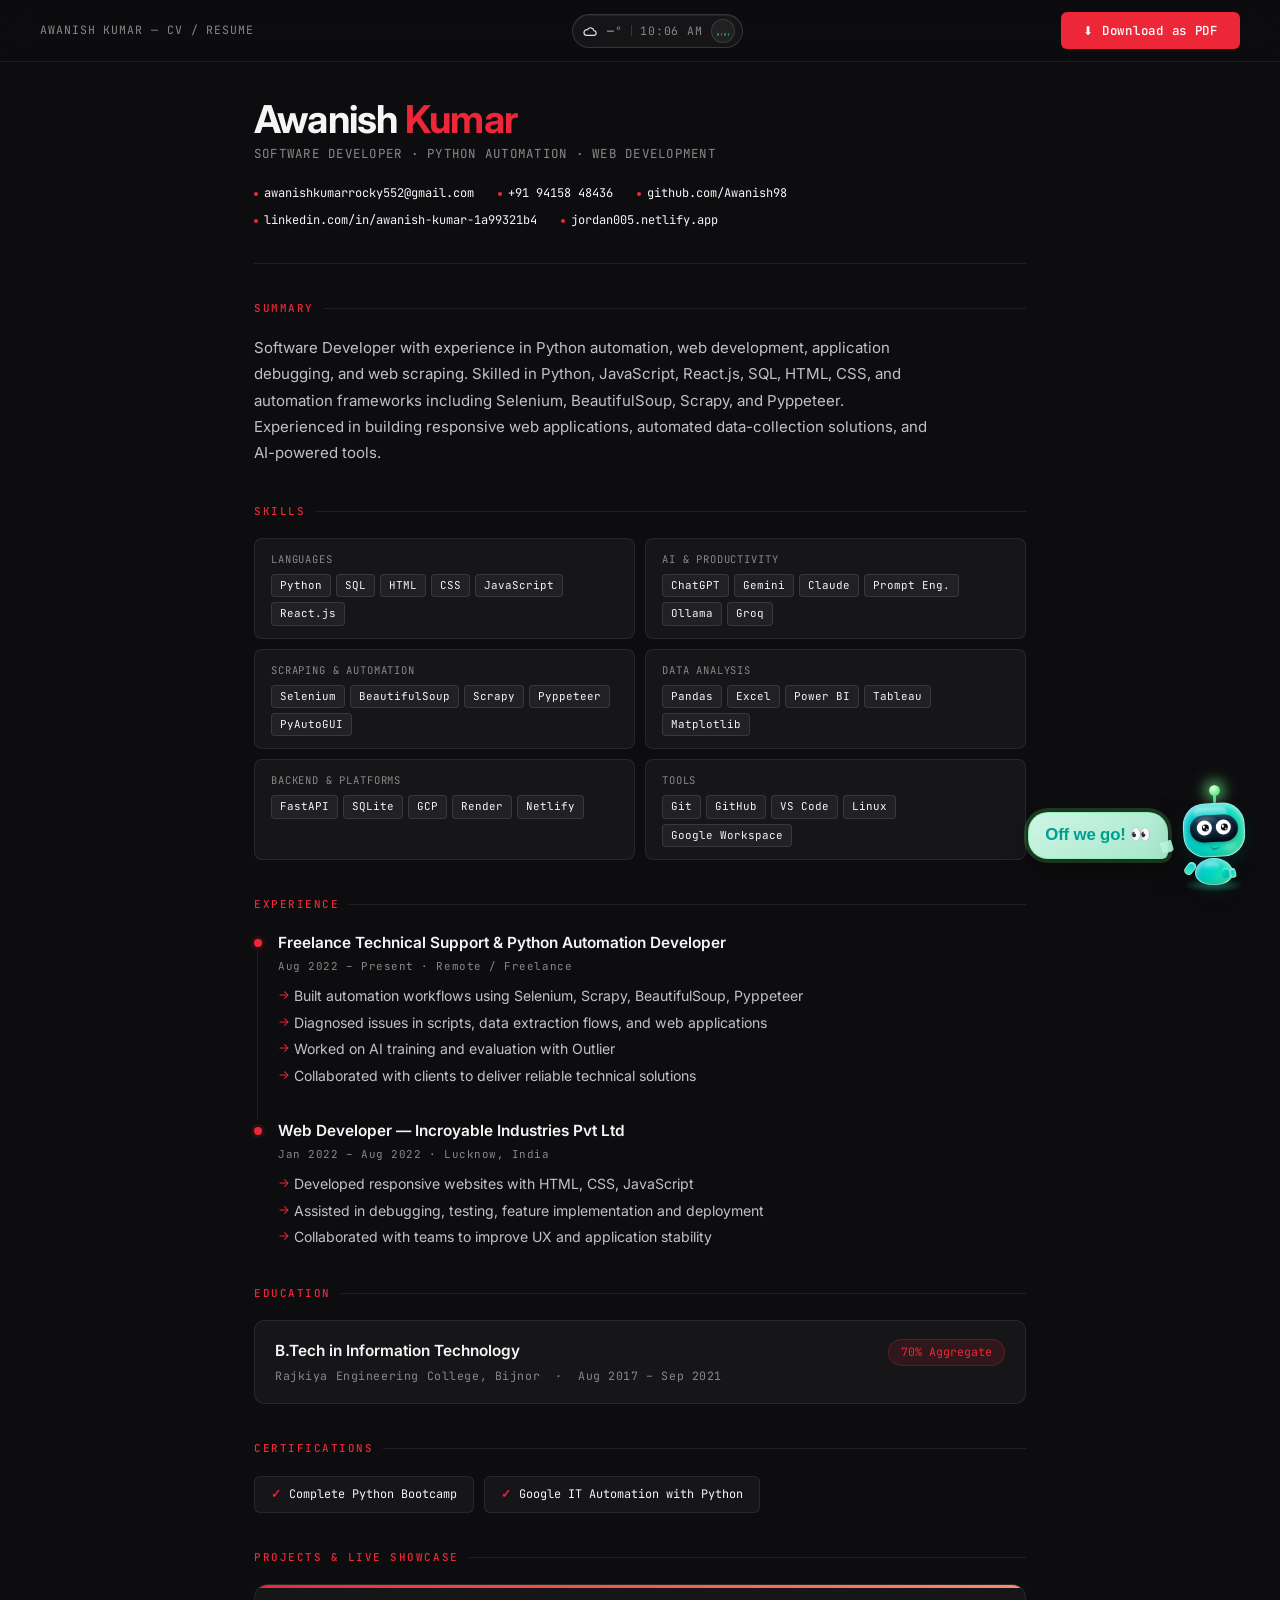
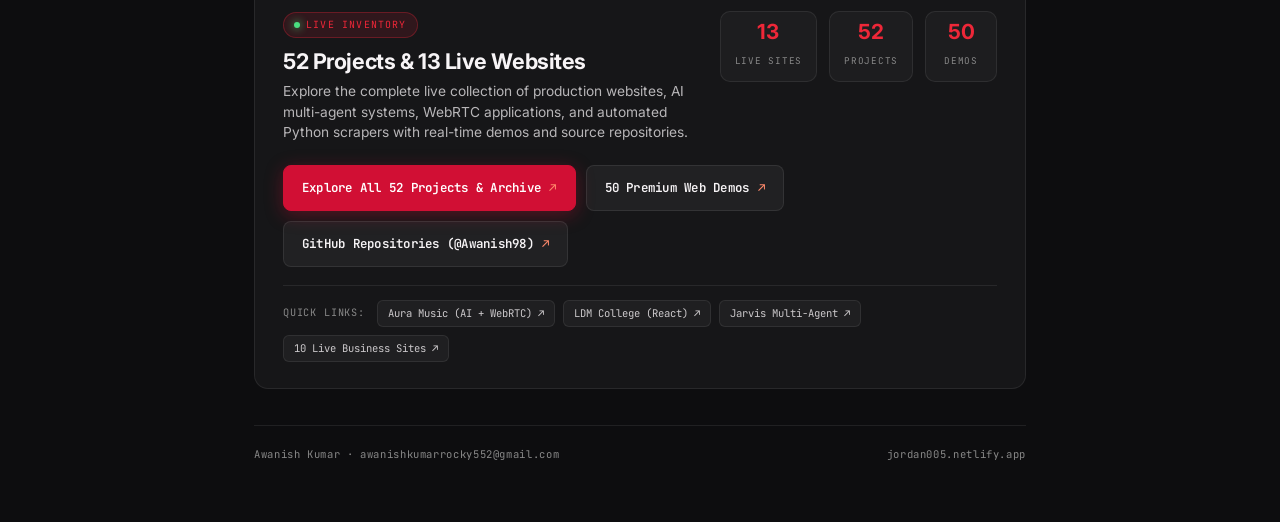
==== resume.html @ d7bbb6fa "Make Bob wander and react to page sections while scrolling" ====
<!DOCTYPE html>
<html lang="en">
<head>
  <meta charset="UTF-8">
  <meta name="viewport" content="width=device-width, initial-scale=1.0">
  <title>Awanish Kumar — CV</title>
  <style>
    @import url('https://fonts.googleapis.com/css2?family=Inter:wght@300;400;500;600;700&family=JetBrains+Mono:wght@400;500&display=swap');

    *, *::before, *::after { box-sizing: border-box; margin: 0; padding: 0; }

    :root {
      --bg: #0d0d0f;
      --surface: #161618;
      --border: rgba(255,255,255,.08);
      --red: #ee2738;
      --red-dim: rgba(238,39,56,.12);
      --text: #f7f4f6;
      --dim: #888;
      --mono: 'JetBrains Mono', monospace;
      --sans: 'Inter', sans-serif;
    }

    body {
      font-family: var(--sans);
      background: var(--bg);
      color: var(--text);
      line-height: 1.6;
      font-size: 15px;
      -webkit-font-smoothing: antialiased;
    }

    /* ---- Print button ---- */
    .print-bar {
      position: sticky;
      top: 0;
      z-index: 100;
      background: rgba(13,13,15,.92);
      backdrop-filter: blur(12px);
      border-bottom: 1px solid var(--border);
      padding: 12px 40px;
      display: flex;
      align-items: center;
      justify-content: space-between;
      gap: 12px;
    }
    .print-bar span {
      font-family: var(--mono);
      font-size: .72rem;
      color: var(--dim);
      letter-spacing: .08em;
      text-transform: uppercase;
    }
    .btn-print {
      display: inline-flex;
      align-items: center;
      gap: 8px;
      background: var(--red);
      color: #fff;
      border: none;
      border-radius: 6px;
      padding: 10px 22px;
      font-family: var(--mono);
      font-size: .78rem;
      font-weight: 500;
      letter-spacing: .06em;
      cursor: pointer;
      transition: opacity .2s, transform .15s;
      text-decoration: none;
    }
    .btn-print:hover { opacity: .88; transform: translateY(-1px); }
    .btn-print:active { transform: translateY(0); }

    /* ---- Page wrapper ---- */
    .page {
      max-width: 820px;
      margin: 36px auto 60px;
      padding: 0 24px;
    }

    /* ---- Header ---- */
    .cv-header {
      border-bottom: 1px solid var(--border);
      padding-bottom: 32px;
      margin-bottom: 36px;
    }
    .cv-name {
      font-size: 2.4rem;
      font-weight: 700;
      letter-spacing: -.02em;
      line-height: 1.1;
      margin-bottom: 4px;
    }
    .cv-name span {
      color: var(--red);
    }
    .cv-title {
      font-family: var(--mono);
      font-size: .78rem;
      color: var(--dim);
      letter-spacing: .1em;
      text-transform: uppercase;
      margin-bottom: 20px;
    }
    .cv-contacts {
      display: flex;
      flex-wrap: wrap;
      gap: 8px 24px;
      list-style: none;
    }
    .cv-contacts li {
      font-family: var(--mono);
      font-size: .75rem;
      color: var(--dim);
      display: flex;
      align-items: center;
      gap: 6px;
    }
    .cv-contacts li a {
      color: var(--text);
      text-decoration: none;
      transition: color .2s;
    }
    .cv-contacts li a:hover { color: var(--red); }
    .cv-contacts .dot {
      width: 4px; height: 4px;
      border-radius: 50%;
      background: var(--red);
      flex-shrink: 0;
    }

    /* ---- Section ---- */
    .cv-section {
      margin-bottom: 36px;
    }
    .cv-section-title {
      font-family: var(--mono);
      font-size: .68rem;
      font-weight: 500;
      letter-spacing: .14em;
      text-transform: uppercase;
      color: var(--red);
      margin-bottom: 18px;
      display: flex;
      align-items: center;
      gap: 10px;
    }
    .cv-section-title::after {
      content: '';
      flex: 1;
      height: 1px;
      background: var(--border);
    }

    /* ---- Summary ---- */
    .cv-summary {
      color: rgba(247,244,246,.78);
      font-size: .94rem;
      line-height: 1.75;
      max-width: 680px;
    }

    /* ---- Skills grid ---- */
    .skills-grid {
      display: grid;
      grid-template-columns: 1fr 1fr;
      gap: 10px;
    }
    .skill-row {
      background: var(--surface);
      border: 1px solid var(--border);
      border-radius: 8px;
      padding: 12px 16px;
    }
    .skill-label {
      font-family: var(--mono);
      font-size: .66rem;
      color: var(--dim);
      letter-spacing: .08em;
      text-transform: uppercase;
      margin-bottom: 6px;
    }
    .skill-tags {
      display: flex;
      flex-wrap: wrap;
      gap: 5px;
    }
    .tag {
      font-family: var(--mono);
      font-size: .68rem;
      background: rgba(255,255,255,.05);
      border: 1px solid rgba(255,255,255,.1);
      border-radius: 4px;
      padding: 2px 8px;
      color: var(--text);
    }

    /* ---- Timeline (Experience) ---- */
    .timeline { list-style: none; }
    .tl-item {
      position: relative;
      padding-left: 24px;
      padding-bottom: 28px;
    }
    .tl-item:last-child { padding-bottom: 0; }
    .tl-item::before {
      content: '';
      position: absolute;
      left: 0; top: 8px;
      width: 8px; height: 8px;
      border-radius: 50%;
      background: var(--red);
      box-shadow: 0 0 0 3px var(--red-dim);
    }
    .tl-item::after {
      content: '';
      position: absolute;
      left: 3px; top: 20px;
      width: 1px;
      bottom: 0;
      background: var(--border);
    }
    .tl-item:last-child::after { display: none; }
    .tl-role {
      font-weight: 600;
      font-size: .96rem;
      margin-bottom: 2px;
    }
    .tl-meta {
      font-family: var(--mono);
      font-size: .68rem;
      color: var(--dim);
      letter-spacing: .05em;
      margin-bottom: 10px;
    }
    .tl-bullets { list-style: none; padding: 0; }
    .tl-bullets li {
      font-size: .88rem;
      color: rgba(247,244,246,.78);
      padding-left: 16px;
      position: relative;
      margin-bottom: 4px;
    }
    .tl-bullets li::before {
      content: '→';
      position: absolute;
      left: 0;
      color: var(--red);
      font-size: .78rem;
    }

    /* ---- Education ---- */
    .edu-card {
      background: var(--surface);
      border: 1px solid var(--border);
      border-radius: 10px;
      padding: 18px 20px;
      display: flex;
      justify-content: space-between;
      align-items: flex-start;
      flex-wrap: wrap;
      gap: 8px;
    }
    .edu-degree {
      font-weight: 600;
      font-size: .96rem;
      margin-bottom: 3px;
    }
    .edu-school {
      font-family: var(--mono);
      font-size: .72rem;
      color: var(--dim);
      letter-spacing: .05em;
    }
    .edu-badge {
      font-family: var(--mono);
      font-size: .72rem;
      background: var(--red-dim);
      color: var(--red);
      border: 1px solid rgba(238,39,56,.25);
      border-radius: 999px;
      padding: 3px 12px;
    }

    /* ---- Certs ---- */
    .cert-list { list-style: none; display: flex; flex-wrap: wrap; gap: 10px; }
    .cert-list li {
      font-family: var(--mono);
      font-size: .74rem;
      background: var(--surface);
      border: 1px solid var(--border);
      border-radius: 6px;
      padding: 8px 16px;
      display: flex;
      align-items: center;
      gap: 8px;
    }
    .cert-list li::before {
      content: '✓';
      color: var(--red);
      font-weight: 700;
    }

    /* ---- Projects & Showcase Hub ---- */
    .portfolio-hub-card {
      background: var(--surface);
      border: 1px solid var(--border);
      border-radius: 14px;
      padding: 26px 28px;
      position: relative;
      overflow: hidden;
      transition: border-color .3s, transform .2s, box-shadow .3s;
    }
    .portfolio-hub-card:hover {
      border-color: rgba(238,39,56,.45);
      box-shadow: 0 16px 40px rgba(0,0,0,.5), 0 0 24px rgba(238,39,56,.12);
    }
    .portfolio-hub-card::before {
      content: '';
      position: absolute;
      top: 0; left: 0; right: 0; height: 3px;
      background: linear-gradient(90deg, var(--red), #ff8a6b);
    }
    .hub-header {
      display: flex;
      justify-content: space-between;
      align-items: flex-start;
      gap: 24px;
      flex-wrap: wrap;
      margin-bottom: 22px;
    }
    .hub-title-group {
      flex: 1;
      min-width: 260px;
    }
    .hub-badge {
      display: inline-flex;
      align-items: center;
      gap: 6px;
      font-family: var(--mono);
      font-size: .62rem;
      letter-spacing: .12em;
      color: var(--red);
      background: var(--red-dim);
      border: 1px solid rgba(238,39,56,.3);
      border-radius: 999px;
      padding: 4px 10px;
      margin-bottom: 10px;
    }
    .hub-live-dot {
      width: 6px;
      height: 6px;
      border-radius: 50%;
      background: #4ade80;
      box-shadow: 0 0 8px #4ade80;
    }
    .hub-title {
      font-size: 1.35rem;
      font-weight: 700;
      letter-spacing: -.02em;
      line-height: 1.25;
      margin-bottom: 6px;
    }
    .hub-desc {
      font-size: .86rem;
      color: rgba(247,244,246,.72);
      line-height: 1.5;
    }
    .hub-stats {
      display: flex;
      gap: 12px;
    }
    .hub-stat-item {
      background: rgba(255,255,255,.03);
      border: 1px solid var(--border);
      border-radius: 10px;
      padding: 10px 14px;
      text-align: center;
      min-width: 72px;
    }
    .hub-stat-item strong {
      display: block;
      font-size: 1.3rem;
      font-weight: 700;
      color: var(--red);
      line-height: 1;
      margin-bottom: 4px;
    }
    .hub-stat-item span {
      font-family: var(--mono);
      font-size: .58rem;
      color: var(--dim);
      text-transform: uppercase;
      letter-spacing: .08em;
    }
    .hub-actions {
      display: flex;
      flex-wrap: wrap;
      gap: 10px;
      margin-bottom: 18px;
    }
    .hub-btn {
      display: inline-flex;
      align-items: center;
      gap: 8px;
      padding: 12px 18px;
      border-radius: 8px;
      font-family: var(--mono);
      font-size: .78rem;
      font-weight: 600;
      letter-spacing: .02em;
      text-decoration: none;
      transition: all .25s ease;
      background: rgba(255,255,255,.05);
      color: var(--text);
      border: 1px solid var(--border);
    }
    .hub-btn:hover {
      background: rgba(238,39,56,.1);
      border-color: var(--red);
      color: #fff;
      transform: translateY(-2px);
    }
    .hub-btn-primary {
      background: #d10f34;
      border-color: #d10f34;
      color: #fff;
      box-shadow: 0 4px 18px rgba(209,15,52,.35);
    }
    .hub-btn-primary:hover {
      background: #c20d2f;
      border-color: #c20d2f;
      box-shadow: 0 6px 24px rgba(209,15,52,.5);
    }
    .hub-btn-arrow {
      color: #ff8a6b;
      transition: transform .2s;
    }
    .hub-btn:hover .hub-btn-arrow {
      transform: translate(2px, -2px);
    }
    .hub-highlights {
      display: flex;
      align-items: center;
      flex-wrap: wrap;
      gap: 8px;
      padding-top: 14px;
      border-top: 1px solid var(--border);
    }
    .hub-hl-label {
      font-family: var(--mono);
      font-size: .64rem;
      color: var(--dim);
      text-transform: uppercase;
      letter-spacing: .08em;
      margin-right: 4px;
    }
    .hub-tag {
      font-family: var(--mono);
      font-size: .66rem;
      color: rgba(247,244,246,.8);
      background: rgba(255,255,255,.04);
      border: 1px solid var(--border);
      border-radius: 6px;
      padding: 4px 10px;
      text-decoration: none;
      transition: all .2s;
    }
    .hub-tag:hover {
      color: var(--red);
      border-color: var(--red);
      background: var(--red-dim);
    }

    /* ---- Footer ---- */
    .cv-footer {
      border-top: 1px solid var(--border);
      padding-top: 20px;
      display: flex;
      align-items: center;
      justify-content: space-between;
      flex-wrap: wrap;
      gap: 8px;
    }
    .cv-footer span {
      font-family: var(--mono);
      font-size: .66rem;
      color: var(--dim);
      letter-spacing: .06em;
    }

    /* ---- Print styles ---- */
    @media print {
      @page { margin: 18mm 16mm; size: A4; }
      body { background: #fff !important; color: #111 !important; font-size: 11pt; }
      :root {
        --bg: #fff;
        --surface: #f4f4f4;
        --border: #ddd;
        --red: #cc0a1f;
        --red-dim: rgba(204,10,31,.08);
        --text: #111;
        --dim: #666;
      }
      .print-bar { display: none !important; }
      .page { margin: 0; max-width: 100%; padding: 0; }
      .portfolio-hub-card, .skill-row, .edu-card, .cert-list li { break-inside: avoid; }
      .cv-section { break-inside: avoid; }
      .portfolio-hub-card { background: #fbfbfb !important; border: 1px solid #ddd !important; }
      .portfolio-hub-card::before { background: #cc0a1f !important; }
      .hub-title { color: #111 !important; }
      .hub-desc { color: #555 !important; }
      .hub-stat-item { background: #fff !important; border-color: #ddd !important; }
      .hub-stat-item strong { color: #cc0a1f !important; }
      .hub-btn { border-color: #ddd !important; color: #111 !important; background: #fff !important; }
      .hub-btn-primary { background: #cc0a1f !important; color: #fff !important; border-color: #cc0a1f !important; }
      .hub-tag { background: #f0f0f0 !important; border-color: #ddd !important; color: #333 !important; }
      a { color: inherit !important; text-decoration: none !important; }
      .tl-item:last-child { padding-bottom: 12px; }
    }

    /* ---- Responsive ---- */
    @media (max-width: 600px) {
      .skills-grid { grid-template-columns: 1fr; }
      .projects-grid { grid-template-columns: 1fr; }
      .cv-name { font-size: 1.8rem; }
      .print-bar { padding: 10px 16px; }
      .page { padding: 0 16px; }
    }
  </style>
  <link rel="stylesheet" href="bob.css?v=8">
  <link rel="stylesheet" href="corner-widgets.css?v=4e5cd2e">
  <link rel="stylesheet" href="responsive.css?v=3">
</head>
<body>

  <!-- Print bar -->
  <div class="print-bar">
    <span>Awanish Kumar — CV / Resume</span>
    <button class="btn-print" onclick="window.print()">
      ⬇ Download as PDF
    </button>
  </div>

  <div class="page">

    <!-- Header -->
    <header class="cv-header">
      <h1 class="cv-name">Awanish <span>Kumar</span></h1>
      <p class="cv-title">Software Developer · Python Automation · Web Development</p>
      <ul class="cv-contacts">
        <li><span class="dot"></span><a href="mailto:awanishkumarrocky552@gmail.com">awanishkumarrocky552@gmail.com</a></li>
        <li><span class="dot"></span><a href="tel:+919415848436">+91 94158 48436</a></li>
        <li><span class="dot"></span><a href="https://github.com/Awanish98" target="_blank" rel="noopener">github.com/Awanish98</a></li>
        <li><span class="dot"></span><a href="https://linkedin.com/in/awanish-kumar-1a99321b4" target="_blank" rel="noopener">linkedin.com/in/awanish-kumar-1a99321b4</a></li>
        <li><span class="dot"></span><a href="https://jordan005.netlify.app" target="_blank" rel="noopener">jordan005.netlify.app</a></li>
      </ul>
    </header>

    <!-- Summary -->
    <section class="cv-section">
      <h2 class="cv-section-title">Summary</h2>
      <p class="cv-summary">
        Software Developer with experience in Python automation, web development, application debugging, and web scraping.
        Skilled in Python, JavaScript, React.js, SQL, HTML, CSS, and automation frameworks including Selenium, BeautifulSoup,
        Scrapy, and Pyppeteer. Experienced in building responsive web applications, automated data-collection solutions,
        and AI-powered tools.
      </p>
    </section>

    <!-- Skills -->
    <section class="cv-section">
      <h2 class="cv-section-title">Skills</h2>
      <div class="skills-grid">
        <div class="skill-row">
          <div class="skill-label">Languages</div>
          <div class="skill-tags">
            <span class="tag">Python</span><span class="tag">SQL</span><span class="tag">HTML</span>
            <span class="tag">CSS</span><span class="tag">JavaScript</span><span class="tag">React.js</span>
          </div>
        </div>
        <div class="skill-row">
          <div class="skill-label">AI &amp; Productivity</div>
          <div class="skill-tags">
            <span class="tag">ChatGPT</span><span class="tag">Gemini</span><span class="tag">Claude</span>
            <span class="tag">Prompt Eng.</span><span class="tag">Ollama</span><span class="tag">Groq</span>
          </div>
        </div>
        <div class="skill-row">
          <div class="skill-label">Scraping &amp; Automation</div>
          <div class="skill-tags">
            <span class="tag">Selenium</span><span class="tag">BeautifulSoup</span><span class="tag">Scrapy</span>
            <span class="tag">Pyppeteer</span><span class="tag">PyAutoGUI</span>
          </div>
        </div>
        <div class="skill-row">
          <div class="skill-label">Data Analysis</div>
          <div class="skill-tags">
            <span class="tag">Pandas</span><span class="tag">Excel</span><span class="tag">Power BI</span>
            <span class="tag">Tableau</span><span class="tag">Matplotlib</span>
          </div>
        </div>
        <div class="skill-row">
          <div class="skill-label">Backend &amp; Platforms</div>
          <div class="skill-tags">
            <span class="tag">FastAPI</span><span class="tag">SQLite</span><span class="tag">GCP</span>
            <span class="tag">Render</span><span class="tag">Netlify</span>
          </div>
        </div>
        <div class="skill-row">
          <div class="skill-label">Tools</div>
          <div class="skill-tags">
            <span class="tag">Git</span><span class="tag">GitHub</span><span class="tag">VS Code</span>
            <span class="tag">Linux</span><span class="tag">Google Workspace</span>
          </div>
        </div>
      </div>
    </section>

    <!-- Experience -->
    <section class="cv-section">
      <h2 class="cv-section-title">Experience</h2>
      <ul class="timeline">
        <li class="tl-item">
          <div class="tl-role">Freelance Technical Support &amp; Python Automation Developer</div>
          <div class="tl-meta">Aug 2022 – Present · Remote / Freelance</div>
          <ul class="tl-bullets">
            <li>Built automation workflows using Selenium, Scrapy, BeautifulSoup, Pyppeteer</li>
            <li>Diagnosed issues in scripts, data extraction flows, and web applications</li>
            <li>Worked on AI training and evaluation with Outlier</li>
            <li>Collaborated with clients to deliver reliable technical solutions</li>
          </ul>
        </li>
        <li class="tl-item">
          <div class="tl-role">Web Developer — Incroyable Industries Pvt Ltd</div>
          <div class="tl-meta">Jan 2022 – Aug 2022 · Lucknow, India</div>
          <ul class="tl-bullets">
            <li>Developed responsive websites with HTML, CSS, JavaScript</li>
            <li>Assisted in debugging, testing, feature implementation and deployment</li>
            <li>Collaborated with teams to improve UX and application stability</li>
          </ul>
        </li>
      </ul>
    </section>

    <!-- Education -->
    <section class="cv-section">
      <h2 class="cv-section-title">Education</h2>
      <div class="edu-card">
        <div>
          <div class="edu-degree">B.Tech in Information Technology</div>
          <div class="edu-school">Rajkiya Engineering College, Bijnor &nbsp;·&nbsp; Aug 2017 – Sep 2021</div>
        </div>
        <div class="edu-badge">70% Aggregate</div>
      </div>
    </section>

    <!-- Certifications -->
    <section class="cv-section">
      <h2 class="cv-section-title">Certifications</h2>
      <ul class="cert-list">
        <li>Complete Python Bootcamp</li>
        <li>Google IT Automation with Python</li>
      </ul>
    </section>

    <!-- Projects & Showcase Hub -->
    <section class="cv-section">
      <h2 class="cv-section-title">Projects &amp; Live Showcase</h2>
      <div class="portfolio-hub-card">
        <div class="hub-header">
          <div class="hub-title-group">
            <span class="hub-badge"><span class="hub-live-dot"></span> LIVE INVENTORY</span>
            <h3 class="hub-title">52 Projects &amp; 13 Live Websites</h3>
            <p class="hub-desc">Explore the complete live collection of production websites, AI multi-agent systems, WebRTC applications, and automated Python scrapers with real-time demos and source repositories.</p>
          </div>
          <div class="hub-stats">
            <div class="hub-stat-item">
              <strong>13</strong>
              <span>Live Sites</span>
            </div>
            <div class="hub-stat-item">
              <strong>52</strong>
              <span>Projects</span>
            </div>
            <div class="hub-stat-item">
              <strong>50</strong>
              <span>Demos</span>
            </div>
          </div>
        </div>

        <div class="hub-actions">
          <a class="hub-btn hub-btn-primary" href="index.html#archive" target="_blank" rel="noopener">
            <span>Explore All 52 Projects &amp; Archive</span>
            <span class="hub-btn-arrow">↗</span>
          </a>
          <a class="hub-btn" href="showcase.html" target="_blank" rel="noopener">
            <span>50 Premium Web Demos</span>
            <span class="hub-btn-arrow">↗</span>
          </a>
          <a class="hub-btn" href="https://github.com/Awanish98" target="_blank" rel="noopener">
            <span>GitHub Repositories (@Awanish98)</span>
            <span class="hub-btn-arrow">↗</span>
          </a>
        </div>

        <div class="hub-highlights">
          <span class="hub-hl-label">Quick Links:</span>
          <a href="https://aura-music-1no9.onrender.com" target="_blank" rel="noopener" class="hub-tag">Aura Music (AI + WebRTC) ↗</a>
          <a href="https://ldmcollege.com" target="_blank" rel="noopener" class="hub-tag">LDM College (React) ↗</a>
          <a href="index.html#featured" class="hub-tag">Jarvis Multi-Agent ↗</a>
          <a href="index.html#business" class="hub-tag">10 Live Business Sites ↗</a>
        </div>
      </div>
    </section>

    <!-- Footer -->
    <footer class="cv-footer">
      <span>Awanish Kumar · awanishkumarrocky552@gmail.com</span>
      <span>jordan005.netlify.app</span>
    </footer>

  </div>

  <script src="corner-widgets.js?v=4e5cd2e" defer></script>
  <script src="bob.js?v=8" defer></script>
</body>
</html>
---- bob.css ----
/* ============================================================
   BOB — floating 3D-style AI mascot + chat assistant styling
   Palette: #00D9C5 · #13C8DD · #42ECA5 · #72F58C · visor #001C32
   ============================================================ */
.bob-root {
  --bob-red: #ee2737;
  --bob-red-2: #ff6b7a;
  --bob-bg: rgba(15, 13, 20, .96);
  --bob-surface: rgba(255, 255, 255, .065);
  --bob-line: rgba(255, 255, 255, .13);
  --bob-text: #f7f4f6;
  --bob-muted: #a6a0ac;
  --turq: #00D9C5;
  --cyan: #13C8DD;
  --mint: #42ECA5;
  --neon: #72F58C;
  position: fixed;
  inset: 0;
  z-index: 9999;
  pointer-events: none;
  font-family: 'DM Sans', system-ui, sans-serif;
}
.bob-root *, .bob-root *::before, .bob-root *::after { box-sizing: border-box; }
.bob-root button, .bob-root input { font: inherit; }

/* ---------- floating 3D mascot ---------- */
.bob-tooltip {
  position: fixed; right: 112px; bottom: 52px; pointer-events: none;
  padding: 9px 16px; border-radius: 20px 20px 6px 20px; white-space: nowrap;
  background: linear-gradient(145deg, rgba(214, 255, 238, .96), rgba(180, 250, 220, .92));
  border: 1px solid rgba(114, 245, 140, .55);
  color: #009e8f; font-family: 'Space Grotesk', 'DM Sans', sans-serif;
  font-size: 1.05rem; font-weight: 700; letter-spacing: -.01em;
  box-shadow: 0 10px 28px rgba(0, 0, 0, .35), inset 0 1px 0 rgba(255, 255, 255, .8);
  /* glides together with Bob while scrolling */
  translate: var(--bob-drift-x, 0px) var(--bob-drift-y, 0px);
  transition: opacity .3s, transform .3s, translate .55s cubic-bezier(.16, 1, .3, 1);
}
.bob-tooltip::after {
  content: ''; position: absolute; right: -6px; bottom: 5px; width: 12px; height: 12px;
  background: rgba(190, 252, 226, .95);
  border-right: 1px solid rgba(114, 245, 140, .55); border-bottom: 1px solid rgba(114, 245, 140, .55);
  border-radius: 0 0 4px 0; transform: rotate(-18deg);
}
.bob-tooltip.is-hidden { opacity: 0; transform: translateX(8px) scale(.9); }

.bob-fab {
  --eye-x: 0px; --eye-y: 0px; --tilt: 0deg;
  position: fixed; right: 18px; bottom: 14px; pointer-events: auto;
  width: 96px; height: 106px; padding: 0; border: 0; background: transparent;
  cursor: pointer; filter: drop-shadow(0 12px 16px rgba(0, 0, 0, .4));
  /* scroll drift is a separate transform so hover/pop still work */
  translate: var(--bob-drift-x, 0px) var(--bob-drift-y, 0px);
  transition: translate .55s cubic-bezier(.16, 1, .3, 1), transform .35s cubic-bezier(.16, 1, .3, 1);
}
.bob-fab:hover { transform: translateY(-3px) scale(1.04); }
.bob-fab-ring {
  position: absolute; left: 50%; bottom: 5px; width: 62px; height: 14px; margin-left: -31px;
  border-radius: 50%; background: radial-gradient(ellipse, rgba(66, 236, 165, .35), transparent 70%);
  animation: bobRing 2.6s ease-out infinite;
}
.bob-bot {
  position: absolute; inset: 0;
  animation: bobFloat 3.2s ease-in-out infinite;
}

/* glowing antenna */
.bob-antenna {
  position: absolute; top: 0; left: 50%; width: 3px; height: 12px; margin-left: -1.5px;
  background: linear-gradient(#72F58C, #2ecb8f); border-radius: 3px;
}
.bob-antenna i {
  position: absolute; top: -6px; left: 50%; width: 11px; height: 11px; margin-left: -5.5px;
  border-radius: 50%; background: radial-gradient(circle at 35% 30%, #e9ffe9, var(--neon) 55%, #2ecb8f);
  box-shadow: 0 0 14px 4px rgba(114, 245, 140, .75);
  animation: bobAntenna 2s ease-in-out infinite;
}

/* oversized rounded-square head */
.bob-rhead {
  position: absolute; top: 12px; left: 50%; width: 62px; height: 54px; margin-left: -31px;
  border-radius: 22px;
  background: linear-gradient(125deg, var(--cyan) 0%, var(--turq) 48%, var(--mint) 100%);
  border: 1px solid rgba(255, 255, 255, .55);
  box-shadow:
    inset 0 3px 5px rgba(255, 255, 255, .55),
    inset 0 -5px 10px rgba(0, 110, 110, .28),
    0 8px 16px rgba(0, 90, 90, .28);
  transform: rotate(var(--tilt)) rotate(-3deg); transition: transform .25s;
}
.bob-rhead::before {
  content: ''; position: absolute; top: 3px; left: 10px; right: 16px; height: 12px;
  border-radius: 12px; background: linear-gradient(rgba(255, 255, 255, .55), transparent);
  filter: blur(1px);
}
.bob-rhead::after {
  content: ''; position: absolute; bottom: 3px; right: 7px; width: 14px; height: 10px;
  border-radius: 50%; background: rgba(255, 255, 255, .18); filter: blur(2px);
}

/* glossy black visor with big sparkly eyes */
.bob-visor {
  position: absolute; top: 11px; left: 50%; width: 48px; height: 27px; margin-left: -24px;
  border-radius: 15px;
  background: linear-gradient(160deg, #003a55 0%, var(--visor, #001C32) 45%, #000d18 100%);
  box-shadow: inset 0 2px 3px rgba(255, 255, 255, .18), inset 0 -2px 4px rgba(0, 0, 0, .6), 0 2px 4px rgba(0, 0, 0, .25);
  overflow: hidden;
}
.bob-visor::after {
  content: ''; position: absolute; top: 2px; left: 6px; width: 22px; height: 7px;
  border-radius: 50%; background: linear-gradient(rgba(255, 255, 255, .28), transparent);
  filter: blur(1px); pointer-events: none;
}
.bob-eye {
  position: absolute; top: 5px; width: 15px; height: 15px; border-radius: 50%;
  background: #fff; overflow: hidden;
  box-shadow: 0 0 6px rgba(255, 255, 255, .25);
  transition: height .16s, width .16s, top .16s, border-radius .16s;
}
.bob-eye--l { left: 7px; }
.bob-eye--r { right: 7px; }
.bob-eye i {
  position: absolute; top: 4px; left: 4.5px; width: 7px; height: 7px; border-radius: 50%;
  background: #07131c;
  transform: translate(var(--eye-x), var(--eye-y)); transition: transform .12s;
}
.bob-eye i::before {
  content: ''; position: absolute; top: 1px; left: 1px; width: 2.6px; height: 2.6px;
  border-radius: 50%; background: #fff; box-shadow: 2.6px 2.4px 0 -0.7px #fff;
}
.bob-eye i::after {
  content: ''; position: absolute; bottom: 1px; right: 1px; width: 1.5px; height: 1.5px;
  border-radius: 50%; background: rgba(255, 255, 255, .85);
}
.bob-smile {
  position: absolute; bottom: 6px; left: 50%; width: 10px; height: 5px; margin-left: -5px;
  border-bottom: 2px solid #0a9c92; border-radius: 0 0 12px 12px;
  transition: .25s;
}

/* small pear-shaped torso */
.bob-body {
  position: absolute; bottom: 12px; left: 50%; width: 38px; height: 27px; margin-left: -19px;
  border-radius: 48% 48% 44% 44% / 56% 56% 44% 44%;
  background: linear-gradient(135deg, var(--cyan) 0%, var(--turq) 48%, var(--mint) 100%);
  border: 1px solid rgba(255, 255, 255, .5);
  box-shadow: inset 0 3px 5px rgba(255, 255, 255, .45), inset 0 -4px 8px rgba(0, 110, 110, .25), 0 7px 14px rgba(0, 90, 90, .28);
}
.bob-body::before {
  content: ''; position: absolute; top: 3px; left: 8px; right: 12px; height: 8px;
  border-radius: 50%; background: linear-gradient(rgba(255, 255, 255, .5), transparent);
  filter: blur(1px);
}
.bob-side {
  position: absolute; top: 9px; right: 3px; width: 7px; height: 10px;
  border-radius: 6px; background: linear-gradient(145deg, #00e6cf, #00b3a8);
  box-shadow: inset 0 1px 0 rgba(255, 255, 255, .5);
}
.bob-arm {
  position: absolute; width: 9px; height: 14px; border-radius: 8px;
  background: linear-gradient(145deg, var(--cyan), var(--mint));
  border: 1px solid rgba(255, 255, 255, .45);
  box-shadow: inset 0 1px 0 rgba(255, 255, 255, .5);
  transform-origin: top center; transition: transform .3s;
}
.bob-arm--l { top: 4px; left: -6px; transform: rotate(38deg); }
.bob-arm--r { top: 9px; right: -3px; width: 6px; height: 10px; transform: rotate(-12deg); }
.bob-shadow {
  position: absolute; bottom: 6px; left: 50%; width: 54px; height: 9px; margin-left: -27px;
  border-radius: 50%; background: radial-gradient(ellipse, rgba(20, 80, 70, .32), transparent 70%);
}

/* ---------- behaviour states ---------- */
.bob-root[data-state="listening"] .bob-eye { width: 17px; height: 17px; top: 4px; }
.bob-root[data-state="listening"] .bob-smile {
  width: 7px; height: 7px; margin-left: -3.5px; border: 2px solid #0a9c92; border-radius: 50%;
}
.bob-root[data-state="listening"] .bob-arm--l { transform: rotate(-30deg); }
.bob-root[data-state="listening"] .bob-arm--r { transform: rotate(20deg); }
.bob-root[data-state="listening"] .bob-rhead { animation: bobNod .8s ease-in-out infinite; }
.bob-root[data-state="listening"] .bob-antenna i { box-shadow: 0 0 20px 7px rgba(114, 245, 140, .95); }

.bob-root[data-state="thinking"] .bob-eye { height: 4px; top: 10px; border-radius: 4px; background: #d9fff4; }
.bob-root[data-state="thinking"] .bob-eye i { opacity: 0; }
.bob-root[data-state="thinking"] .bob-smile { width: 7px; margin-left: -3.5px; transform: rotate(-8deg); }
.bob-root[data-state="thinking"] .bob-rhead { animation: bobThinkHead 1.8s ease-in-out infinite; }

.bob-root[data-state="speaking"] .bob-smile {
  width: 8px; height: 8px; margin-left: -4px; border: 0;
  background: #0a9c92; border-radius: 0 0 8px 8px;
  animation: bobTalk .36s ease-in-out infinite alternate;
}
.bob-root[data-state="speaking"] .bob-rhead { animation: bobNod .7s ease-in-out infinite; }
.bob-root[data-state="speaking"] .bob-antenna i { animation-duration: .5s; }

.bob-fab.is-blinking .bob-eye { height: 2px; top: 11px; border-radius: 2px; background: #d9fff4; }
.bob-fab.is-blinking .bob-eye i { opacity: 0; }
.bob-fab.is-waving .bob-arm--l { animation: bobWave .26s ease-in-out 4 alternate; }
.bob-fab.is-waving .bob-rhead { animation: bobHop .3s ease-in-out 3; }

@keyframes bobFloat { 0%, 100% { transform: translateY(0) rotate(-2deg); } 50% { transform: translateY(-5px) rotate(1deg); } }
@keyframes bobRing { 0% { transform: scale(.85); opacity: .7; } 100% { transform: scale(1.45); opacity: 0; } }
@keyframes bobAntenna { 0%, 90%, 100% { transform: scale(1); opacity: 1; } 94% { transform: scale(.7); opacity: .55; } }
@keyframes bobTalk { from { height: 3px; } to { height: 9px; } }
@keyframes bobThinkHead { 0%, 100% { transform: rotate(var(--tilt)) rotate(-3deg); } 50% { transform: rotate(var(--tilt)) rotate(6deg); } }
@keyframes bobNod { 0%, 100% { transform: rotate(var(--tilt)) rotate(-3deg) translateY(0); } 50% { transform: rotate(var(--tilt)) rotate(-3deg) translateY(2px); } }
@keyframes bobWave { from { transform: rotate(38deg); } to { transform: rotate(-100deg); } }
@keyframes bobHop { 0%, 100% { transform: translateY(0) rotate(-3deg); } 50% { transform: translateY(-6px) rotate(3deg); } }

/* ---------- reactive expressions ---------- */
.bob-tooltip.is-nudge {
  animation: bobNudgePop .42s cubic-bezier(.16, 1, .3, 1);
  box-shadow: 0 0 0 4px rgba(114, 245, 140, .18), 0 10px 28px rgba(0, 0, 0, .35);
}
@keyframes bobNudgePop { from { opacity: 0; transform: translateX(8px) scale(.82); } to { opacity: 1; transform: none; } }

.bob-zzz {
  position: absolute; top: -12px; right: -8px; z-index: 3;
  font-family: 'Space Grotesk', sans-serif; font-size: .72rem; font-weight: 700;
  letter-spacing: 2px; color: var(--neon); text-shadow: 0 0 10px rgba(114, 245, 140, .8);
  opacity: 0; transform: translateY(4px); transition: opacity .3s, transform .3s;
  pointer-events: none;
}
.bob-fab.is-bored .bob-zzz { opacity: 1; animation: bobZzz 2s ease-in-out infinite; }
@keyframes bobZzz { 0%, 100% { transform: translateY(2px); opacity: .5; } 50% { transform: translateY(-5px); opacity: 1; } }

.bob-fab.is-bored .bob-bot { animation-duration: 5.5s; }
.bob-fab.is-bored .bob-eye { height: 3px; top: 11px; border-radius: 3px; background: #d9fff4; }
.bob-fab.is-bored .bob-eye i { opacity: 0; }
.bob-fab.is-bored .bob-arm--l { transform: rotate(12deg); }
.bob-fab.is-bored .bob-smile { width: 6px; margin-left: -3px; }

.bob-fab.is-curious .bob-rhead { animation: bobThinkHead 1.4s ease-in-out infinite; }
.bob-fab.is-curious .bob-eye { width: 17px; height: 17px; top: 4px; }

.bob-fab.is-excited .bob-bot { animation-duration: 1s; }
.bob-fab.is-excited .bob-eye { width: 17px; height: 17px; top: 4px; }
.bob-fab.is-excited .bob-arm--l { transform: rotate(-80deg); }
.bob-fab.is-excited .bob-smile { width: 14px; height: 6px; margin-left: -7px; }

.bob-fab.is-pop { animation: bobPop .4s cubic-bezier(.16, 1, .3, 1); }
@keyframes bobPop { 0% { transform: scale(1); } 40% { transform: scale(1.13) translateY(-3px); } 100% { transform: scale(1); } }

/* ---------- panel ---------- */
.bob-panel {
  position: fixed; right: 20px; bottom: 122px; pointer-events: auto;
  width: min(380px, calc(100vw - 32px)); height: min(540px, calc(100vh - 150px));
  display: flex; flex-direction: column; overflow: hidden;
  border-radius: 18px; border: 1px solid var(--bob-line);
  background:
    radial-gradient(420px 220px at 100% 0%, rgba(238, 39, 55, .15), transparent 65%),
    var(--bob-bg);
  backdrop-filter: blur(18px); -webkit-backdrop-filter: blur(18px);
  box-shadow: 0 26px 70px rgba(0, 0, 0, .65), 0 0 0 1px rgba(255, 255, 255, .03) inset;
  opacity: 0; visibility: hidden; transform: translateY(18px) scale(.96);
  transform-origin: bottom right;
  transition: opacity .32s ease, transform .42s cubic-bezier(.16, 1, .3, 1), visibility .32s;
}
.bob-open .bob-panel { opacity: 1; visibility: visible; transform: none; }

/* header */
.bob-head {
  display: flex; align-items: center; justify-content: space-between; gap: 10px;
  padding: 13px 14px; border-bottom: 1px solid var(--bob-line);
  background: rgba(255, 255, 255, .025);
}
.bob-head-id { display: flex; align-items: center; gap: 10px; min-width: 0; }
.bob-avatar {
  position: relative; flex: 0 0 auto; width: 36px; height: 36px; border-radius: 11px;
  display: grid; place-items: center; font-family: 'Space Grotesk', sans-serif; font-weight: 700;
  color: #fff; background: linear-gradient(145deg, #ff5263, #c00b2e); font-size: 1rem;
  box-shadow: 0 6px 18px rgba(238, 39, 55, .35);
}
.bob-avatar i {
  position: absolute; right: -2px; bottom: -2px; width: 9px; height: 9px; border-radius: 50%;
  background: #5dffa4; border: 2px solid #17131c;
}
.bob-head-text { display: flex; flex-direction: column; min-width: 0; }
.bob-head-text strong { font-size: .9rem; letter-spacing: -.01em; color: var(--bob-text); }
.bob-head-text small { display: flex; align-items: center; gap: 5px; margin-top: 2px; font-size: .63rem; color: var(--bob-muted); white-space: nowrap; }
.bob-status-dot { width: 6px; height: 6px; border-radius: 50%; background: #5dffa4; box-shadow: 0 0 8px #5dffa4; }
.bob-head-actions { display: flex; gap: 5px; }
.bob-icon-btn {
  width: 30px; height: 30px; border-radius: 8px; display: grid; place-items: center;
  border: 1px solid var(--bob-line); background: rgba(255, 255, 255, .04);
  color: var(--bob-muted); cursor: pointer; font-size: .76rem; transition: .22s;
}
.bob-icon-btn:hover { color: var(--bob-text); border-color: var(--bob-red); background: rgba(238, 39, 55, .12); }

/* messages */
.bob-messages {
  flex: 1; min-height: 0; overflow-y: auto; overscroll-behavior: contain;
  padding: 16px 13px 8px; scrollbar-width: thin; scrollbar-color: rgba(255,255,255,.16) transparent;
}
.bob-messages::-webkit-scrollbar { width: 5px; }
.bob-messages::-webkit-scrollbar-thumb { background: rgba(255, 255, 255, .16); border-radius: 9px; }
.bob-msg { display: flex; flex-direction: column; align-items: flex-start; margin-bottom: 12px; animation: bobIn .3s cubic-bezier(.16, 1, .3, 1) both; }
.bob-msg--user { align-items: flex-end; }
@keyframes bobIn { from { opacity: 0; transform: translateY(9px); } to { opacity: 1; transform: none; } }
.bob-bubble {
  max-width: 88%; padding: 10px 13px; white-space: pre-line; word-break: break-word;
  border-radius: 14px 14px 14px 4px; border: 1px solid var(--bob-line);
  background: var(--bob-surface); color: var(--bob-text);
  font-size: .8rem; line-height: 1.55;
}
.bob-msg--user .bob-bubble {
  border-color: rgba(238, 39, 55, .45);
  background: linear-gradient(135deg, rgba(238, 39, 55, .92), rgba(150, 12, 40, .94));
  border-radius: 14px 14px 4px 14px;
}
.bob-bubble a { color: var(--bob-red-2); text-decoration: underline; text-underline-offset: 2px; }
.bob-bubble a:hover { color: #fff; }

/* typing dots */
.bob-typing .bob-bubble { display: flex; gap: 5px; align-items: center; padding: 13px 15px; }
.bob-typing .bob-bubble i { width: 6px; height: 6px; border-radius: 50%; background: var(--bob-muted); animation: bobDot 1.1s infinite ease-in-out; }
.bob-typing .bob-bubble i:nth-child(2) { animation-delay: .16s; }
.bob-typing .bob-bubble i:nth-child(3) { animation-delay: .32s; }
@keyframes bobDot { 0%, 60%, 100% { transform: translateY(0); opacity: .45; } 30% { transform: translateY(-5px); opacity: 1; } }

/* suggestion chips */
.bob-chips {
  display: flex; gap: 6px; overflow-x: auto; padding: 4px 13px 9px;
  scrollbar-width: none;
}
.bob-chips::-webkit-scrollbar { display: none; }
.bob-chip {
  flex: 0 0 auto; padding: 6px 10px; border-radius: 999px; cursor: pointer;
  border: 1px solid var(--bob-line); background: rgba(255, 255, 255, .04);
  color: var(--bob-muted); font-size: .66rem; transition: .22s;
}
.bob-chip:hover { color: var(--bob-text); border-color: var(--bob-red); background: rgba(238, 39, 55, .12); }

/* composer */
.bob-compose {
  display: flex; align-items: center; gap: 8px; padding: 10px 12px;
  border-top: 1px solid var(--bob-line); background: rgba(255, 255, 255, .02);
}
.bob-compose input {
  flex: 1; min-width: 0; padding: 10px 13px; border-radius: 999px;
  border: 1px solid var(--bob-line); background: rgba(255, 255, 255, .055);
  color: var(--bob-text); font-size: .78rem; outline: none; transition: .25s;
}
.bob-compose input::placeholder { color: #77717e; }
.bob-compose input:focus { border-color: var(--bob-red); box-shadow: 0 0 0 3px rgba(238, 39, 55, .12); }
.bob-mic, .bob-send {
  flex: 0 0 auto; width: 38px; height: 38px; border-radius: 50%; cursor: pointer;
  display: grid; place-items: center; transition: .25s; font-size: .9rem;
}
.bob-mic { border: 1px solid var(--bob-line); background: rgba(255, 255, 255, .05); color: var(--bob-text); }
.bob-mic:hover { border-color: var(--bob-red); }
.bob-mic.is-listening { color: #fff; border-color: var(--bob-red); background: rgba(238, 39, 55, .3); animation: bobPulse 1.1s infinite; }
.bob-send {
  border: 0; color: #fff; font-size: 1.05rem;
  background: linear-gradient(145deg, #ff5263, var(--bob-red));
  box-shadow: 0 6px 16px rgba(238, 39, 55, .35);
}
.bob-send:hover { transform: translateY(-2px); box-shadow: 0 9px 22px rgba(238, 39, 55, .5); }
@keyframes bobPulse { 50% { box-shadow: 0 0 0 7px rgba(238, 39, 55, .14); } }

.bob-disclaimer {
  margin: 0; padding: 0 14px 10px; text-align: center;
  font-size: .58rem; line-height: 1.4; color: #6f6977;
}

/* ---------- responsive ---------- */
@media (max-width: 480px) {
  .bob-fab { right: 8px; bottom: 8px; transform-origin: bottom right; }
  .bob-panel { right: 10px; left: 10px; bottom: 116px; width: auto; height: min(70vh, 540px); }
  .bob-tooltip { right: 108px; bottom: 46px; }
}

@media (prefers-reduced-motion: reduce) {
  .bob-root *, .bob-root *::before, .bob-root *::after { animation-duration: .01ms !important; transition-duration: .01ms !important; }
}
---- corner-widgets.css ----
/* ============================================================
   NAV WIDGET — compact live clock + weather + ambient toggle
   ============================================================ */
.cw-chip {
  display: inline-flex; align-items: center; gap: 8px; flex-shrink: 0;
  height: 34px; padding: 0 7px 0 9px; border-radius: 999px;
  border: 1px solid rgba(255, 255, 255, .14);
  background: rgba(255, 255, 255, .045);
  backdrop-filter: blur(10px); -webkit-backdrop-filter: blur(10px);
  box-shadow: inset 0 1px 0 rgba(255, 255, 255, .06);
  font-family: 'DM Sans', system-ui, sans-serif;
  transition: border-color .25s, background .25s;
}
.cw-chip:hover { border-color: rgba(255, 255, 255, .26); background: rgba(255, 255, 255, .07); }
.cw-chip.is-retry { cursor: pointer; }
.cw-chip.is-loading .cw-chip-temp { animation: cwPulse 1.1s ease-in-out infinite; }
@keyframes cwPulse { 50% { opacity: .35; } }

.cw-chip-icon {
  width: 17px; height: 17px; flex: 0 0 auto; display: grid; place-items: center;
  color: #ffd166; transition: color .4s;
}
.cw-chip-icon svg {
  width: 16px; height: 16px; stroke: currentColor; fill: none;
  stroke-width: 1.8; stroke-linecap: round; stroke-linejoin: round;
}
.cw-chip-temp {
  font-family: 'Space Grotesk', sans-serif; font-size: .78rem; font-weight: 700;
  color: #fff; white-space: nowrap; line-height: 1;
}
.cw-chip-time {
  padding-left: 8px; border-left: 1px solid rgba(255, 255, 255, .14);
  font-family: 'JetBrains Mono', monospace; font-size: .67rem;
  color: #aaa4b0; white-space: nowrap; line-height: 1;
}
.cw-chip-sound {
  width: 24px; height: 24px; flex: 0 0 auto; border-radius: 50%;
  display: grid; place-items: center; cursor: pointer;
  border: 1px solid rgba(255, 255, 255, .12);
  background: rgba(255, 255, 255, .05); color: #9e97a4;
  transition: transform .22s, border-color .22s, box-shadow .22s, color .22s;
}
.cw-chip-sound:hover { transform: scale(1.08); color: #d8ffdf; border-color: rgba(114, 245, 140, .45); }
.cw-chip-sound:focus-visible { outline: 2px solid #72F58C; outline-offset: 2px; }
.cw-bars { display: flex; align-items: flex-end; gap: 2px; height: 11px; width: 12px; }
.cw-bars i {
  width: 2px; height: 3px; border-radius: 2px; opacity: .5;
  background: linear-gradient(#72F58C, #00D9C5); transition: opacity .3s;
}
.cw-chip-sound.is-playing { color: #a9ffc9; border-color: rgba(114, 245, 140, .4); box-shadow: 0 0 0 3px rgba(114, 245, 140, .08); }
.cw-chip-sound.is-playing .cw-bars i { opacity: 1; animation: cwBar .85s ease-in-out infinite alternate; }
.cw-chip-sound.is-playing .cw-bars i:nth-child(2) { animation-delay: -.4s; }
.cw-chip-sound.is-playing .cw-bars i:nth-child(3) { animation-delay: -.2s; }
.cw-chip-sound.is-playing .cw-bars i:nth-child(4) { animation-delay: -.6s; }
@keyframes cwBar { from { height: 3px; } to { height: 11px; } }

@media (max-width: 520px) {
  .cw-chip { height: 30px; gap: 6px; padding: 0 6px 0 8px; }
  .cw-chip-icon { width: 15px; height: 15px; }
  .cw-chip-icon svg { width: 14px; height: 14px; }
  .cw-chip-temp { font-size: .7rem; }
  .cw-chip-time { font-size: .6rem; padding-left: 6px; }
  .cw-chip-sound { width: 21px; height: 21px; }
  .cw-bars { width: 10px; height: 9px; }
}
@media (max-width: 400px) { .cw-chip-time { display: none; } }
@media (prefers-reduced-motion: reduce) {
  .cw-chip, .cw-chip * { animation-duration: .01ms !important; transition-duration: .01ms !important; }
}
@media print { .cw-chip { display: none !important; } }
---- responsive.css ----
/* ============================================================
   GLOBAL RESPONSIVE HARDENING — phones, tablets, laptops, landscape
   Loaded last so it safely overrides page-specific rules.
   ============================================================ */

html { -webkit-text-size-adjust: 100%; }
img, svg, video, canvas { max-width: 100%; }

/* Decorative layers must never create horizontal scroll. */
html, body { overflow-x: clip; }

/* ---------- Netlify injected "Powered by Netlify" badge ---------- */
/* Netlify adds this iframe at the edge; keep the portfolio UI clean. */
#nl-badge-frame {
  display: none !important;
  visibility: hidden !important;
  opacity: 0 !important;
  filter: blur(14px) !important;
  pointer-events: none !important;
}
/* Bob stays above any injected overlay, even if Netlify re-adds it. */
.bob-root { z-index: 2147483646 !important; }

/* Grid/flex children must be allowed to shrink below their content width. */
.sh-hero-inner > *, .hero-inner > *, .about-grid > *,
.featured-grid > *, .proj-grid > *, .cat-grid > *,
.business-grid > *, .lab-grid > *, .promo-grid > *,
.show-banner-inner > *, .try-web-inner > * { min-width: 0; }
.sh-window-bar span { min-width: 0; }

/* Mobile-only nav link (desktop CTA is hidden on small screens). */
.nav-link--mobile { display: none; }

/* ---------- navigation: switch to drawer earlier, compress on phones ---------- */
@media (max-width: 900px) {
  .nav { gap: 14px; padding-left: 18px; padding-right: 18px; }
  .nav-links {
    position: fixed; inset: 70px 0 auto; flex-direction: column; align-items: stretch; gap: 0;
    background: rgba(8, 7, 11, .97); border-bottom: 1px solid var(--line);
    padding: 16px 22px 24px; transform: translateY(-130%);
    transition: transform .4s cubic-bezier(.16, 1, .3, 1); pointer-events: none;
  }
  .nav-links.open { transform: none; pointer-events: auto; }
  .nav-link { padding: 13px 0; border-bottom: 1px solid var(--line-soft); font-size: 1rem; }
  .nav-link::after { display: none; }
  .nav-link--mobile { display: block; }
  .nav-toggle { display: block; margin-left: auto; }
  .nav-cta { margin-left: 0; }
}
@media (max-width: 560px) {
  .nav-cta { display: none; }
  .brand-name span { display: none; }
  .cw-chip-sound { width: 28px; height: 28px; }
}
/* Heavy blurred ambient orbs: skip on smaller screens (smoother + no overflow). */
@media (max-width: 900px) {
  .sh-orb { display: none; }
}
@media (max-width: 380px) {
  .nav { gap: 9px; padding-left: 12px; padding-right: 12px; }
  .brand-name { font-size: .64rem; letter-spacing: .1em; }
  .cw-chip-time { display: none; }
}

/* ---------- touch targets & safe areas ---------- */
@media (hover: none) and (pointer: coarse) {
  .cw-chip-sound { width: 30px; height: 30px; }
  .filter-btn, .chip, .bob-chip { min-height: 38px; }
}
@supports (padding: env(safe-area-inset-bottom)) {
  .bob-fab { bottom: calc(14px + env(safe-area-inset-bottom)); }
  .bob-panel { bottom: calc(122px + env(safe-area-inset-bottom)); }
  @media (max-width: 480px) {
    .bob-fab { bottom: calc(8px + env(safe-area-inset-bottom)); }
    .bob-panel { bottom: calc(116px + env(safe-area-inset-bottom)); }
  }
}

/* ---------- Bob on small/short screens ---------- */
@media (max-width: 560px) {
  .bob-fab { transform: scale(.9); transform-origin: bottom right; }
  .bob-panel { height: min(72vh, 520px); }
  .bob-tooltip { font-size: .9rem; padding: 7px 12px; }
}
@media (max-height: 560px) {
  .bob-panel { height: calc(100vh - 146px); }
  .bob-tooltip { bottom: 40px; }
  /* Landscape phones: keep every nav link reachable. */
  .nav-links {
    max-height: calc(100vh - 70px); overflow-y: auto;
    -webkit-overflow-scrolling: touch; overscroll-behavior: contain;
  }
}
@media (max-height: 420px) {
  .bob-fab { transform: scale(.76); transform-origin: bottom right; }
}

/* ---------- smaller screens: tighter grids, calmer motion ---------- */
@media (max-width: 760px) {
  .nav.scrolled { padding-top: 10px; padding-bottom: 10px; }
  .hero-inner { gap: 34px; }
  .featured-grid, .business-grid, .lab-grid { gap: 14px; }
  .proj-grid, .cat-grid { gap: 14px; }
  .sh-hero { padding-top: 118px; }
  .carousel-track { animation-duration: 210s; }
  .car-card { flex-basis: 224px; min-height: 180px; }
  .modal-box { width: 96vw; height: 88vh; }
}
@media (max-width: 420px) {
  .car-card { flex-basis: 208px; }
  .sh-stats div { min-width: 50%; }
  .cw-chip { gap: 5px; }
}

/* ---------- resume print bar on phones ---------- */
@media (max-width: 600px) {
  .print-bar { gap: 8px; padding: 10px 12px; }
  .print-bar > span:first-child { display: none; }
  .btn-print { padding: 9px 12px; font-size: .68rem; }
}
@media (max-width: 360px) { .btn-print { font-size: .62rem; padding: 8px 10px; } }
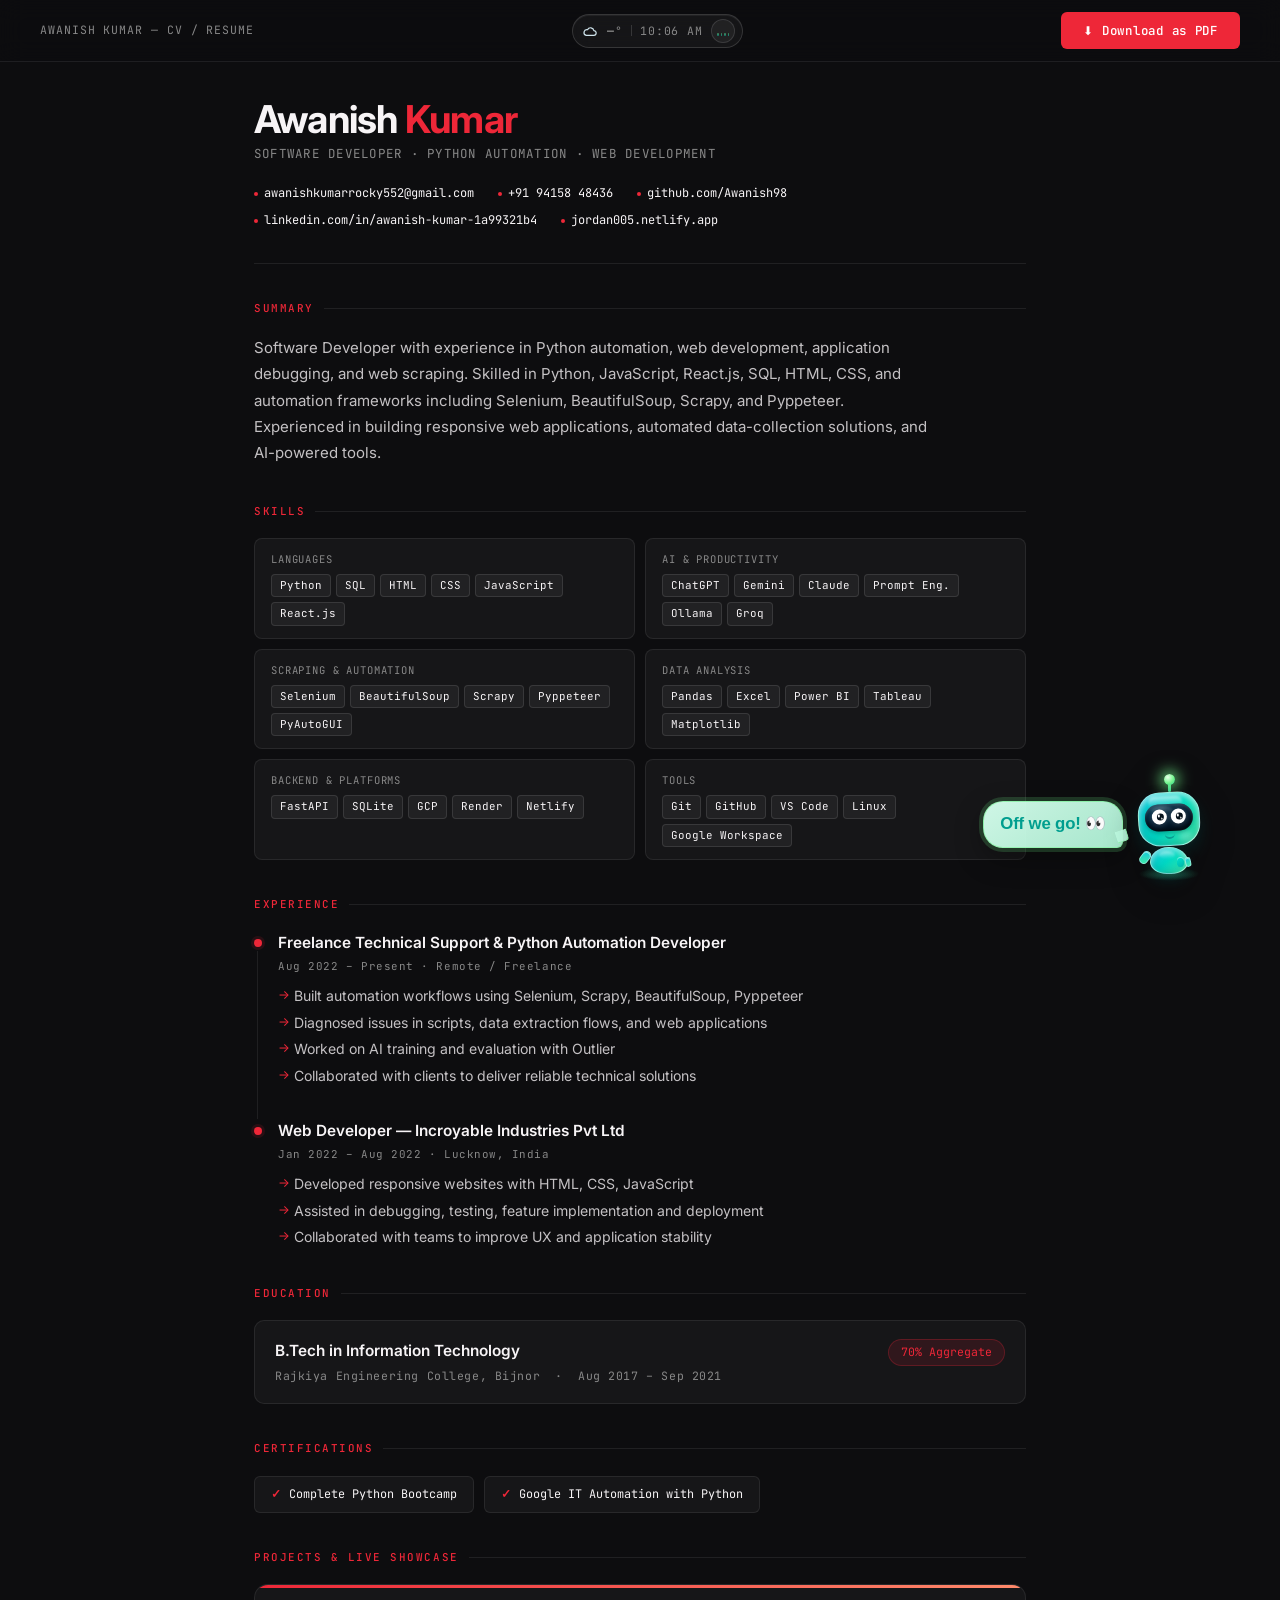
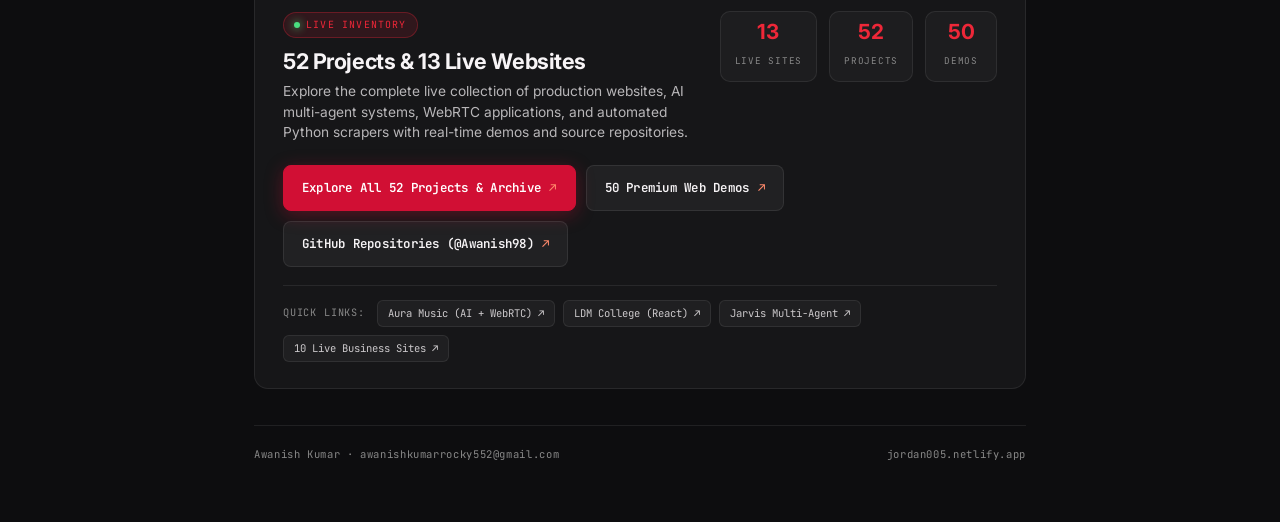
==== commit 617c3a2d: "Expand Bob's site crawl and section roaming across the viewport" ====
--- a/resume.html
+++ b/resume.html
@@ -528,7 +528,7 @@
       .page { padding: 0 16px; }
     }
   </style>
-  <link rel="stylesheet" href="bob.css?v=8">
+  <link rel="stylesheet" href="bob.css?v=9">
   <link rel="stylesheet" href="corner-widgets.css?v=4e5cd2e">
   <link rel="stylesheet" href="responsive.css?v=3">
 </head>
@@ -724,6 +724,6 @@
   </div>
 
   <script src="corner-widgets.js?v=4e5cd2e" defer></script>
-  <script src="bob.js?v=8" defer></script>
+  <script src="bob.js?v=9" defer></script>
 </body>
 </html>
--- a/bob.css
+++ b/bob.css
@@ -198,6 +198,11 @@
 .bob-fab.is-waving .bob-arm--l { animation: bobWave .26s ease-in-out 4 alternate; }
 .bob-fab.is-waving .bob-rhead { animation: bobHop .3s ease-in-out 3; }
 
+/* quick skip-wobble while Bob changes spot during a scroll journey */
+.bob-fab.is-traveling .bob-bot { animation-duration: 1.05s; }
+.bob-fab.is-traveling .bob-fab-ring { animation-duration: .85s; opacity: .9; }
+.bob-fab.is-traveling .bob-rhead { animation: bobHop .34s ease-in-out 2; }
+
 @keyframes bobFloat { 0%, 100% { transform: translateY(0) rotate(-2deg); } 50% { transform: translateY(-5px) rotate(1deg); } }
 @keyframes bobRing { 0% { transform: scale(.85); opacity: .7; } 100% { transform: scale(1.45); opacity: 0; } }
 @keyframes bobAntenna { 0%, 90%, 100% { transform: scale(1); opacity: 1; } 94% { transform: scale(.7); opacity: .55; } }
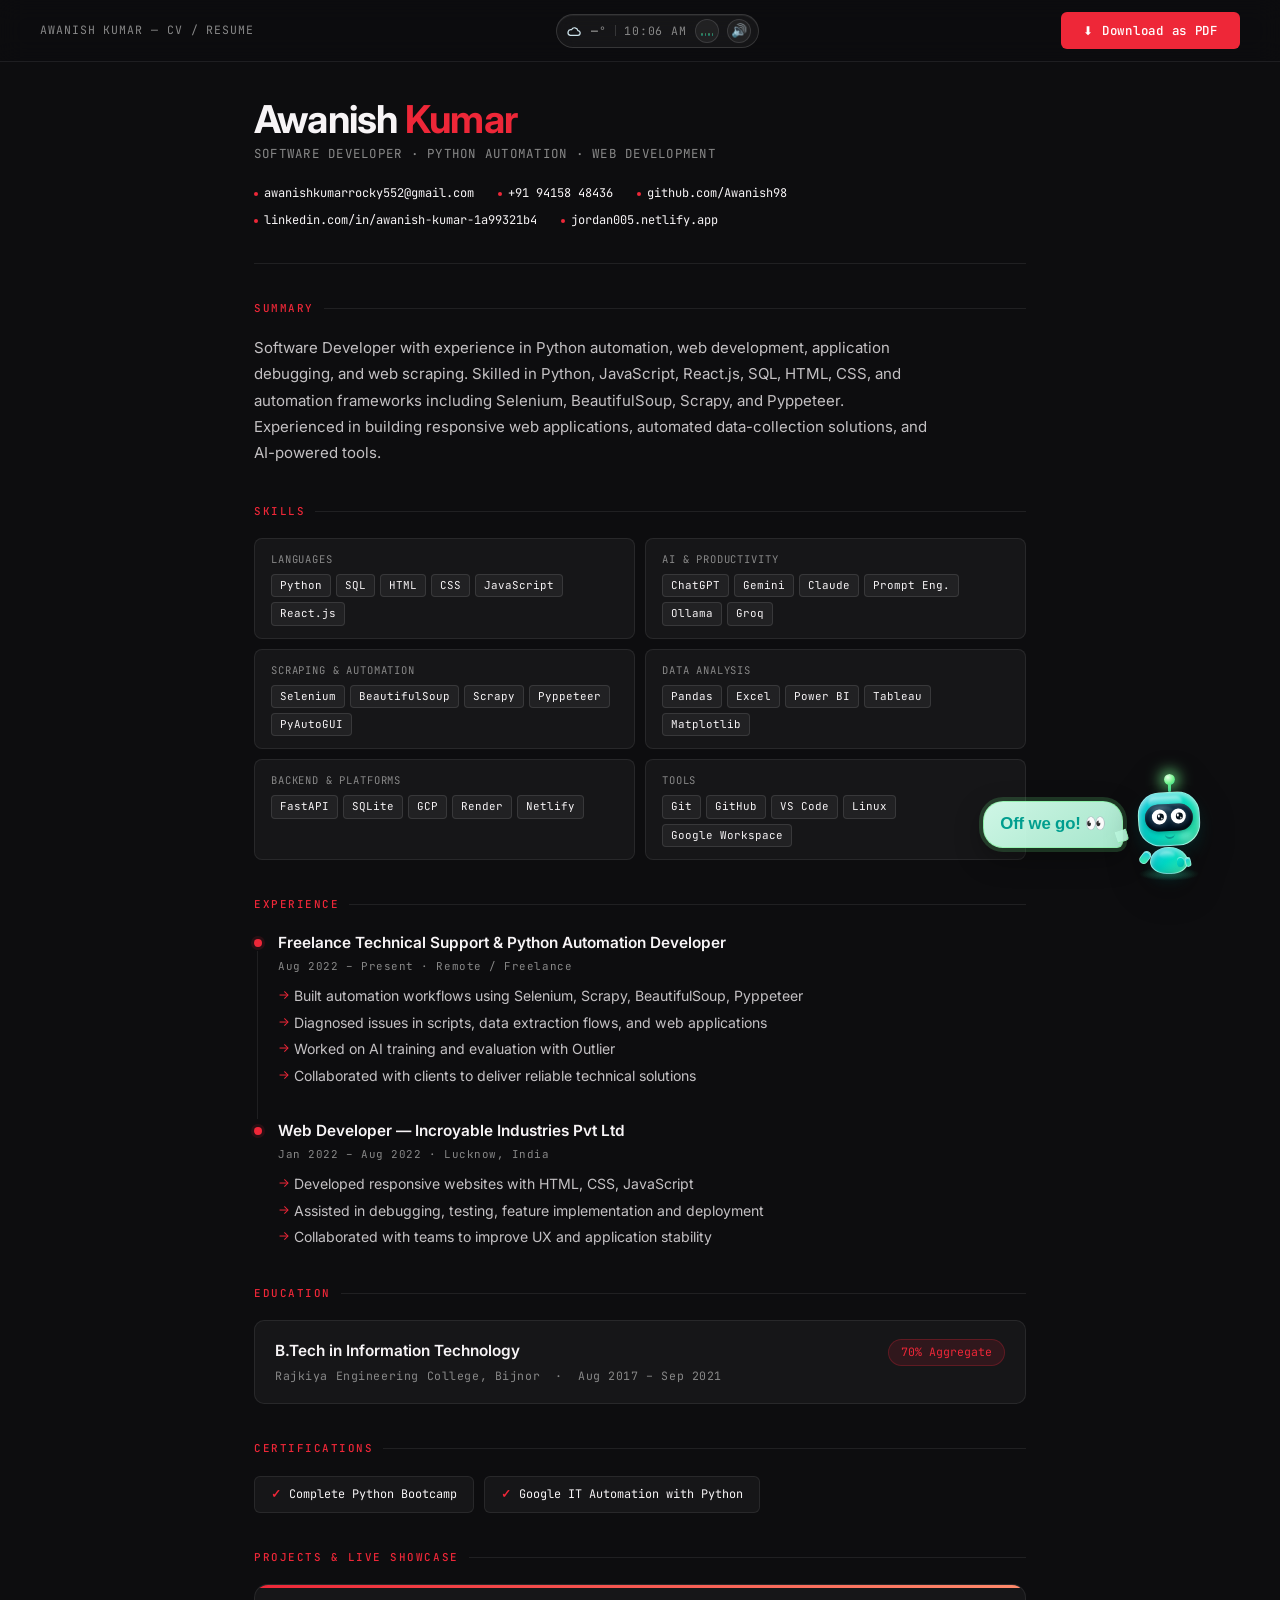
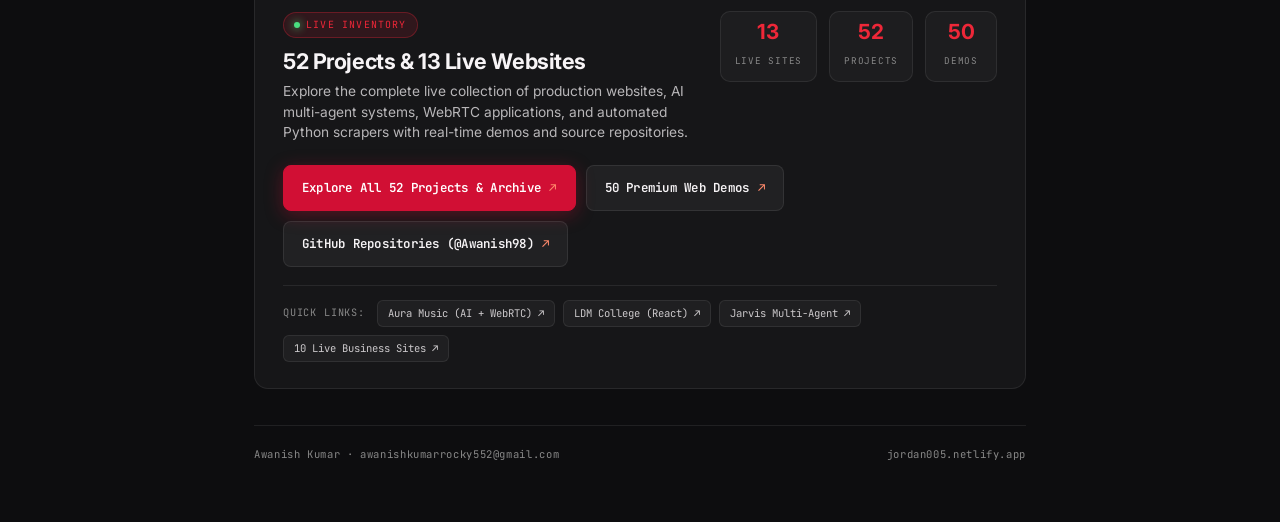
==== commit 392a597f: "Describe button clicks, enrich instrumental music, add mute-all" ====
--- a/resume.html
+++ b/resume.html
@@ -528,8 +528,8 @@
       .page { padding: 0 16px; }
     }
   </style>
-  <link rel="stylesheet" href="bob.css?v=9">
-  <link rel="stylesheet" href="corner-widgets.css?v=4e5cd2e">
+  <link rel="stylesheet" href="bob.css?v=12">
+  <link rel="stylesheet" href="corner-widgets.css?v=12">
   <link rel="stylesheet" href="responsive.css?v=3">
 </head>
 <body>
@@ -723,7 +723,7 @@
 
   </div>
 
-  <script src="corner-widgets.js?v=4e5cd2e" defer></script>
-  <script src="bob.js?v=9" defer></script>
+  <script src="corner-widgets.js?v=12" defer></script>
+  <script src="bob.js?v=12" defer></script>
 </body>
 </html>
--- a/corner-widgets.css
+++ b/corner-widgets.css
@@ -54,6 +54,14 @@
 .cw-chip-sound.is-playing .cw-bars i:nth-child(4) { animation-delay: -.6s; }
 @keyframes cwBar { from { height: 3px; } to { height: 11px; } }
 
+/* global kill switch */
+.cw-chip-muteall { font-size: 13px; line-height: 1; }
+.cw-chip.is-all-muted .cw-chip-sound { opacity: .45; border-color: rgba(238, 39, 55, .32); color: #ff9aa2; }
+.cw-chip.is-all-muted .cw-chip-muteall {
+  opacity: 1; color: #ff9aa2; border-color: rgba(238, 39, 55, .55);
+  box-shadow: 0 0 0 3px rgba(238, 39, 55, .1);
+}
+
 @media (max-width: 520px) {
   .cw-chip { height: 30px; gap: 6px; padding: 0 6px 0 8px; }
   .cw-chip-icon { width: 15px; height: 15px; }
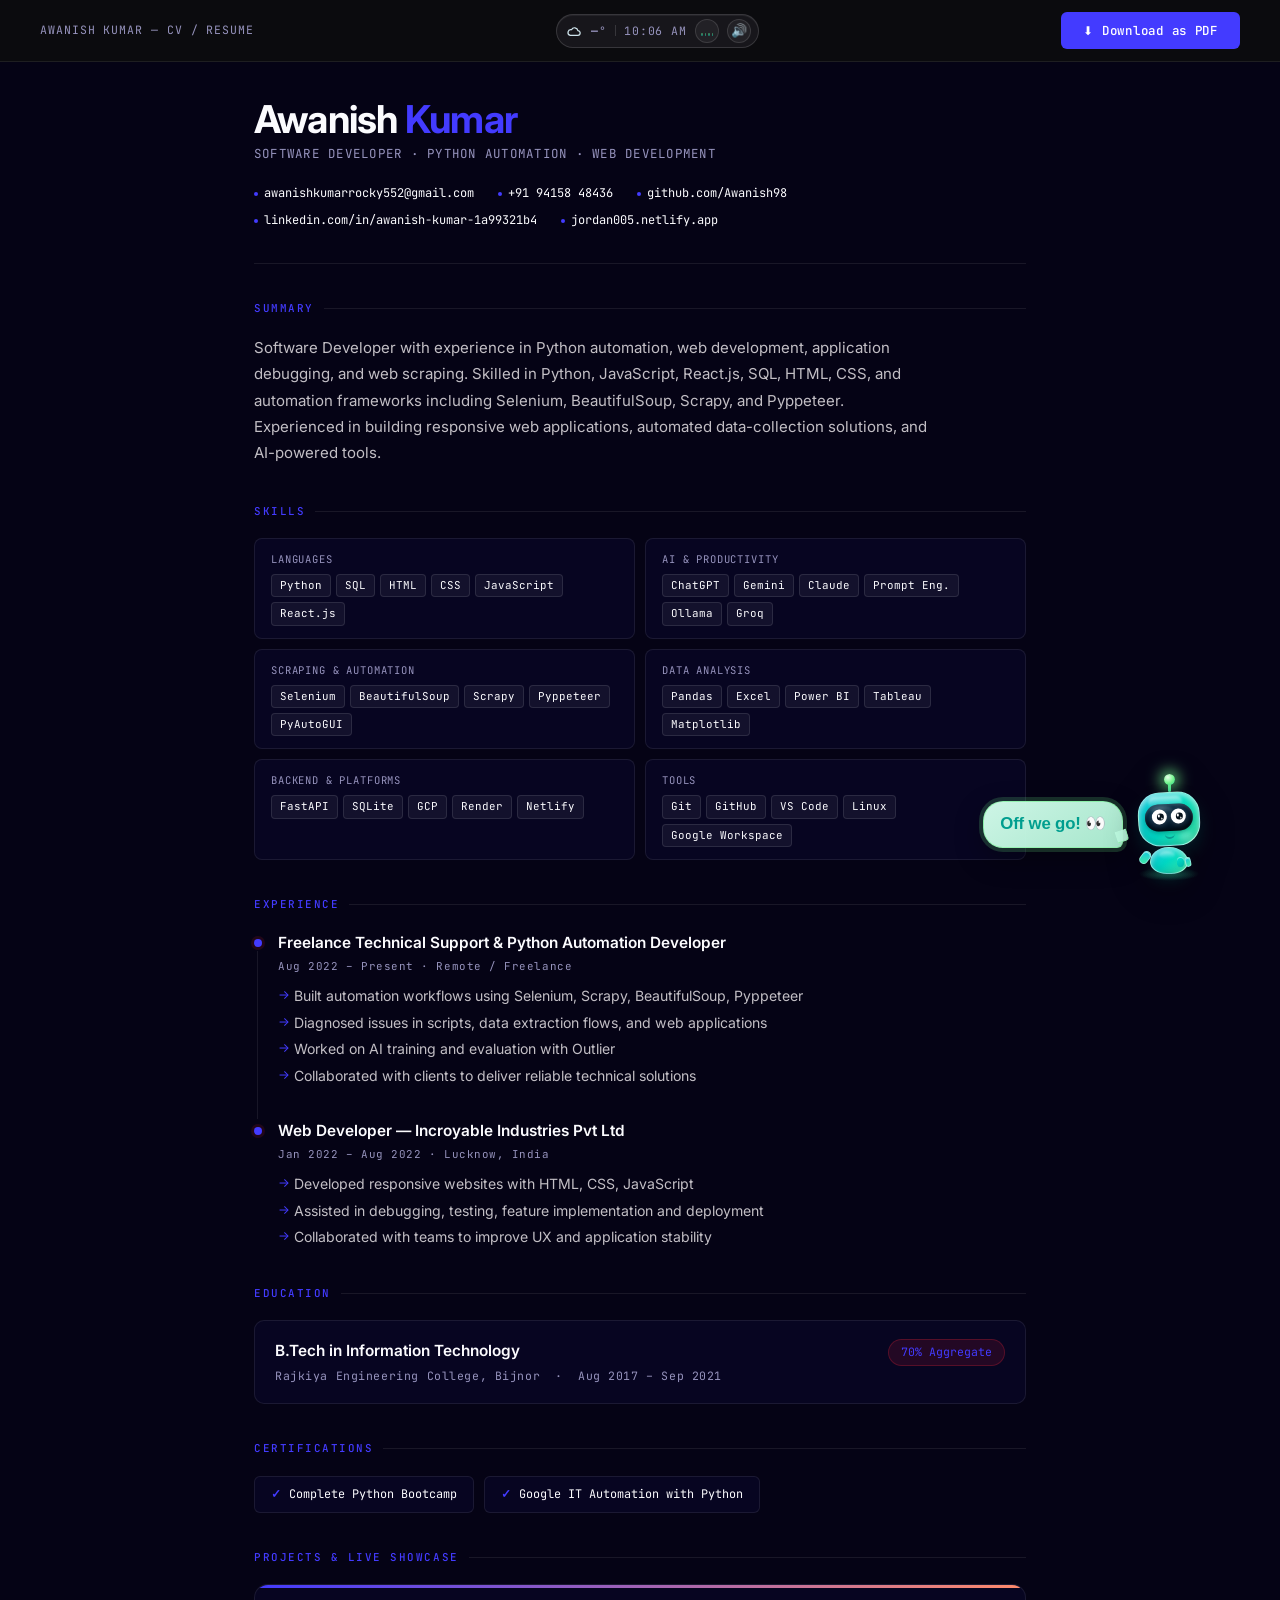
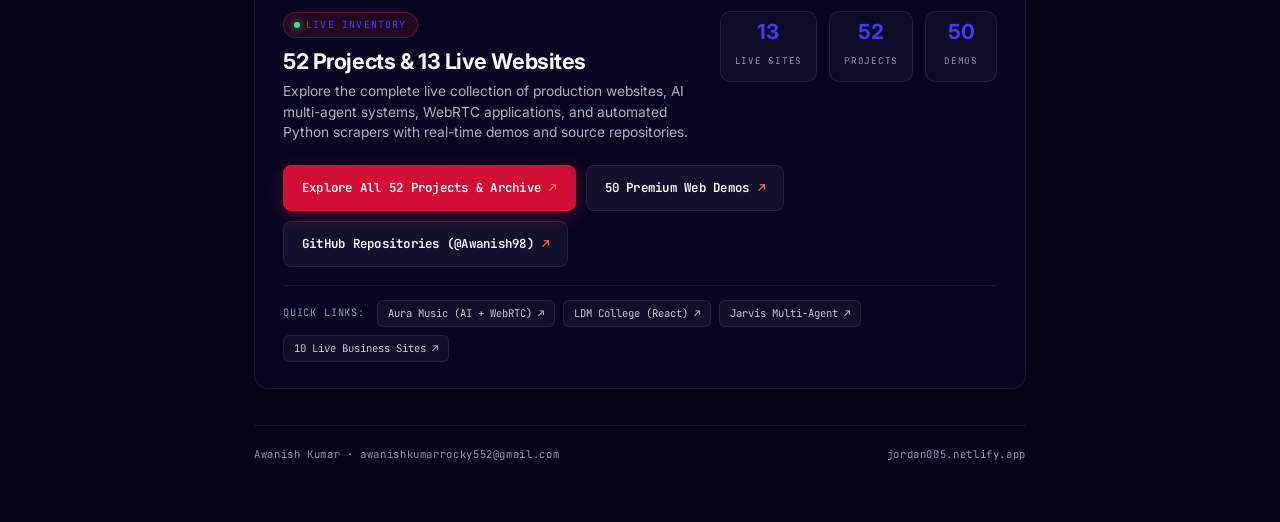
==== commit 5ee2a364: "Remove Netlify badge, cut animation lag, add premium indigo motion layer" ====
--- a/resume.html
+++ b/resume.html
@@ -528,9 +528,10 @@
       .page { padding: 0 16px; }
     }
   </style>
-  <link rel="stylesheet" href="bob.css?v=12">
-  <link rel="stylesheet" href="corner-widgets.css?v=12">
+  <link rel="stylesheet" href="bob.css?v=13">
+  <link rel="stylesheet" href="corner-widgets.css?v=13">
   <link rel="stylesheet" href="responsive.css?v=3">
+  <link rel="stylesheet" href="premium.css?v=1">
 </head>
 <body>
 
@@ -723,7 +724,8 @@
 
   </div>
 
-  <script src="corner-widgets.js?v=12" defer></script>
-  <script src="bob.js?v=12" defer></script>
+  <script src="corner-widgets.js?v=13" defer></script>
+  <script src="bob.js?v=13" defer></script>
+  <script src="premium.js?v=1" defer></script>
 </body>
 </html>
--- a/responsive.css
+++ b/responsive.css
@@ -10,13 +10,30 @@
 html, body { overflow-x: clip; }
 
 /* ---------- Netlify injected "Powered by Netlify" badge ---------- */
-/* Netlify adds this iframe at the edge; keep the portfolio UI clean. */
-#nl-badge-frame {
+/* Netlify injects this at the edge and has changed its markup/id over time.
+   Hide every known shell; premium.js removes any node injected later. */
+#nl-badge-frame,
+[id*="nl-badge"],
+[id*="netlify-badge"],
+[class*="nl-badge"],
+[class*="netlify-badge"],
+[data-netlify-badge],
+netlify-badge,
+iframe[src*="netlify.com"]:not(#modalFrame),
+iframe[src*="netlify.app/badge"] {
   display: none !important;
   visibility: hidden !important;
   opacity: 0 !important;
-  filter: blur(14px) !important;
+  width: 0 !important;
+  height: 0 !important;
+  max-width: 0 !important;
+  max-height: 0 !important;
+  margin: 0 !important;
+  padding: 0 !important;
+  border: 0 !important;
+  overflow: hidden !important;
   pointer-events: none !important;
+  z-index: -9999 !important;
 }
 /* Bob stays above any injected overlay, even if Netlify re-adds it. */
 .bob-root { z-index: 2147483646 !important; }
--- a/premium.css
+++ b/premium.css
@@ -0,0 +1,361 @@
+/* ============================================================
+   PREMIUM LAYER — loaded last on every page.
+   Palette: Realtime Colors 050315 / fbfbfe / 2f27ce / dedcff / 433bff
+   Motion: motion-primitives + Magic UI patterns, ported to vanilla CSS.
+   Performance: removes the expensive blur/composite work that caused lag.
+   ============================================================ */
+
+/* ---------------------------------------------------------------
+   1. TOKENS
+   --------------------------------------------------------------- */
+:root {
+  --bg: #050315;
+  --bg-soft: #0a0820;
+  --surface: rgba(67, 59, 255, .055);
+  --surface-2: rgba(67, 59, 255, .11);
+  --line: rgba(222, 220, 255, .15);
+  --line-soft: rgba(222, 220, 255, .08);
+  --text: #fbfbfe;
+  --muted: #b9b6d8;
+  --dim: #9693bd;
+
+  /* legacy names kept so existing rules recolor without edits */
+  --red: #433bff;
+  --red-2: #2f27ce;
+  --crimson: #2f27ce;
+  --blue: #8f8bff;
+  --green: #4ade80;
+  --amber: #ffc46b;
+
+  --accent: #433bff;
+  --accent-deep: #2f27ce;
+  --lavender: #dedcff;
+  --glass-hi: rgba(251, 251, 254, .16);
+
+  --flow: linear-gradient(100deg,
+    #2f27ce 0%, #433bff 26%, #dedcff 48%,
+    #433bff 70%, #2f27ce 100%);
+
+  --ease-out: cubic-bezier(.16, 1, .3, 1);
+  --ring: 0 0 0 3px rgba(67, 59, 255, .35);
+}
+
+html { -webkit-font-smoothing: antialiased; -moz-osx-font-smoothing: grayscale; }
+::selection { background: var(--accent); color: #fff; }
+
+/* ---------------------------------------------------------------
+   2. PERFORMANCE — kill the lag sources
+   --------------------------------------------------------------- */
+
+/* Fullscreen grain with mix-blend-mode forces a whole-viewport composite
+   on every frame. Keep the texture, drop the blend. */
+.grain { mix-blend-mode: normal !important; opacity: .026 !important; }
+
+/* backdrop-filter over scrolling content is the #1 scroll-jank source.
+   Use near-opaque surfaces with a hairline border instead — same look, cheap. */
+.nav.scrolled,
+.nav-cta,
+.hero-title em,
+.float-badge,
+.preview-tag,
+.expand-hint,
+.status-pill,
+.tl-count,
+.promo-live,
+.sh-window-bar,
+.sh-window-badge,
+.modal-bar,
+.demo-cat,
+.bcard-cat,
+.btn-ghost,
+.mini-link:not(.solid),
+.visit-link,
+.filter-btn:not(.active),
+.archive-jump a,
+.demo-expand,
+.cw-chip,
+.bob-panel,
+.bob-input,
+.nav-links {
+  -webkit-backdrop-filter: none !important;
+  backdrop-filter: none !important;
+}
+.nav.scrolled { background: rgba(5, 3, 21, .93) !important; }
+.nav-links { background: rgba(5, 3, 21, .97) !important; }
+.bob-panel { background: rgba(9, 7, 28, .97) !important; }
+.cw-chip,
+.btn-ghost,
+.mini-link:not(.solid),
+.visit-link,
+.filter-btn:not(.active),
+.archive-jump a,
+.demo-expand { background: rgba(222, 220, 255, .055) !important; }
+.float-badge,
+.preview-tag,
+.expand-hint,
+.promo-live,
+.sh-window-badge { background: rgba(10, 8, 32, .9) !important; }
+
+/* Three 60px-blurred orbs + a 30px-blurred showcase orb were repainted on
+   every animation tick. Replace with one static, gradient-based SVG aurora. */
+.orb, .sh-orb, .portrait-aura::before { display: none !important; }
+.portrait-aura {
+  filter: none !important;
+  animation: none !important;
+  background: radial-gradient(circle at 50% 45%,
+    rgba(67, 59, 255, .28), rgba(47, 39, 206, .1) 45%, transparent 70%) !important;
+}
+
+.hero-media { position: absolute; }
+.hero-media::after {
+  content: ''; position: absolute; inset: 0; pointer-events: none;
+  background: url('aurora.svg') center / cover no-repeat;
+  opacity: .92;
+}
+.sh-hero::before {
+  background: url('aurora.svg') center / cover no-repeat !important;
+  opacity: .78;
+}
+.sh-window::before {
+  filter: none !important;
+  animation: none !important;
+  background: radial-gradient(circle, rgba(67, 59, 255, .22), transparent 68%) !important;
+}
+
+/* will-change on 100+ cards reserves a GPU layer for each one. Only promote
+   the card actually under the cursor. */
+.fcard, .bcard, .proj-card, .lab-card, .spot, .magnetic { will-change: auto !important; }
+@media (hover: hover) and (pointer: fine) {
+  .fcard:hover, .bcard:hover, .proj-card:hover, .magnetic:hover { will-change: transform !important; }
+}
+
+/* Long grids: let the browser skip layout/paint for offscreen cards. */
+.proj-card {
+  content-visibility: auto;
+  contain-intrinsic-size: auto 240px;
+}
+
+/* Pause indefinite decorative motion in sections that are offscreen.
+   premium.js toggles .motion-paused via IntersectionObserver. */
+.motion-paused *,
+.motion-paused *::before,
+.motion-paused *::after { animation-play-state: paused !important; }
+
+/* Keep continuous text-gradient shifts, but slow them down: fewer repaints. */
+.flow-text, .hero-title .outline, .section-title em, .contact-title em,
+.sh-title em, .loader-mark span, .hero-title em b, .eyebrow b,
+.section-kicker span, .fcard-num, .tl-date, .skill-group h4, .promo-tag,
+.spot-n, .demo-num, .stat strong, .ticker-track span, .ticker-track i,
+.section-kicker::after, .scroll-progress span, .stat::before,
+.fcard::after, .promo-feature::after, .sh-window-inner::after {
+  animation-duration: 18s !important;
+}
+.hero-title .line > span.outline { animation-duration: 1.05s, 18s !important; }
+.sh-title .shimmer { animation-duration: 16s !important; }
+
+/* ---------------------------------------------------------------
+   3. RECOLOR — hardcoded crimson → electric indigo
+   --------------------------------------------------------------- */
+.hero-veil {
+  background:
+    radial-gradient(900px 520px at 78% 34%, rgba(67, 59, 255, .26), transparent 65%),
+    radial-gradient(650px 480px at 12% 78%, rgba(47, 39, 206, .22), transparent 70%),
+    linear-gradient(180deg, rgba(5, 3, 21, .76) 0%, rgba(5, 3, 21, .42) 42%, var(--bg) 100%) !important;
+}
+.cursor-dot { background: var(--accent) !important; }
+.cursor-ring { border-color: rgba(67, 59, 255, .6) !important; }
+.cursor-hover .cursor-ring {
+  width: 52px; height: 52px;
+  background: rgba(67, 59, 255, .1) !important;
+  border-color: var(--lavender) !important;
+}
+.scroll-progress span {
+  background: linear-gradient(90deg, var(--accent-deep), var(--accent), var(--lavender)) !important;
+  box-shadow: 0 0 12px rgba(67, 59, 255, .7) !important;
+}
+.loader-line span { background: var(--accent) !important; }
+.brand-avatar::after { background: linear-gradient(135deg, rgba(67, 59, 255, .3), transparent 60%) !important; }
+.brand-mark { border-color: var(--accent) !important; box-shadow: 0 0 22px rgba(67, 59, 255, .3) !important; }
+
+.live-dot, .tiny-pulse, .sh-eyebrow i, .carousel-hint i {
+  background: var(--accent) !important;
+  box-shadow: 0 0 0 4px rgba(67, 59, 255, .18) !important;
+}
+@keyframes pulse { 0%, 100% { box-shadow: 0 0 0 4px rgba(67, 59, 255, .2); } 50% { box-shadow: 0 0 0 9px rgba(67, 59, 255, 0); } }
+
+.hero-title .name-first {
+  background: linear-gradient(178deg, #ffffff 4%, #fbfbfe 48%, #dedcff 100%) !important;
+}
+.hero-title .outline {
+  background: linear-gradient(100deg, #dedcff 0%, #8f8bff 24%, #433bff 50%, #8f8bff 76%, #dedcff 100%) !important;
+  filter: drop-shadow(0 0 24px rgba(67, 59, 255, .42)) !important;
+}
+.hero-title em {
+  color: var(--lavender) !important;
+  border-color: rgba(67, 59, 255, .6) !important;
+  background: rgba(47, 39, 206, .16) !important;
+  box-shadow: inset 0 0 0 1px rgba(251, 251, 254, .06), 0 0 18px rgba(67, 59, 255, .2) !important;
+}
+.hero-title em b { color: var(--lavender) !important; }
+.hero-sub { color: #c9c6e6 !important; }
+
+.btn-primary,
+.mini-link.solid,
+.filter-btn.active {
+  background-color: var(--accent) !important;
+  border-color: rgba(222, 220, 255, .28) !important;
+  box-shadow: 0 10px 34px rgba(67, 59, 255, .38) !important;
+}
+.btn-primary:hover {
+  background-color: var(--accent-deep) !important;
+  box-shadow: 0 12px 42px rgba(67, 59, 255, .55) !important;
+}
+
+.nav-cta:hover { border-color: var(--accent) !important; background: rgba(67, 59, 255, .12) !important; }
+.hero-socials a:hover, .nav-link:hover, .visit-link:hover, .sh-micro a:hover { color: var(--lavender) !important; }
+
+.fcard::before { z-index: 1 !important; background: radial-gradient(400px circle at var(--mx, 50%) var(--my, 0%), rgba(67, 59, 255, .22), transparent 62%) !important; }
+.fcard:hover { border-color: rgba(67, 59, 255, .6) !important; box-shadow: 0 24px 60px rgba(0, 0, 0, .5), 0 0 40px rgba(67, 59, 255, .18) !important; }
+.proj-card:hover,
+.bcard:hover { border-color: rgba(67, 59, 255, .55) !important; box-shadow: 0 18px 44px rgba(0, 0, 0, .45), 0 0 30px rgba(67, 59, 255, .12) !important; }
+.proj-card .pc-group:hover { border-color: rgba(67, 59, 255, .6) !important; box-shadow: 0 0 18px rgba(67, 59, 255, .25) !important; }
+
+.portrait-orbit { border-color: rgba(67, 59, 255, .22) !important; border-top-color: var(--accent) !important; border-right-color: rgba(222, 220, 255, .5) !important; }
+.portrait-orbit.orbit-two { border-bottom-color: rgba(222, 220, 255, .45) !important; }
+.portrait-frame { border-color: rgba(222, 220, 255, .22) !important; background: #0a0820 !important; box-shadow: 0 30px 80px rgba(0, 0, 0, .65), inset 0 0 0 1px rgba(67, 59, 255, .2) !important; }
+.portrait-grain { background: linear-gradient(180deg, transparent 42%, rgba(5, 3, 21, .82) 100%) !important; }
+.portrait-shine { background: linear-gradient(90deg, transparent, rgba(222, 220, 255, .2), transparent) !important; }
+.portrait-scan { background: linear-gradient(180deg, transparent, rgba(67, 59, 255, .2), transparent) !important; }
+.float-badge strong { color: var(--lavender) !important; }
+.portrait-label span { color: var(--lavender) !important; }
+.stat::before { background: linear-gradient(var(--accent), transparent) !important; }
+
+.sh-title em { color: var(--lavender) !important; }
+.sh-title .shimmer { background: linear-gradient(100deg, #fbfbfe 10%, #dedcff 28%, var(--accent) 50%, #dedcff 72%, #fbfbfe 90%) !important; }
+.sh-window-ring { border-color: rgba(67, 59, 255, .22) !important; border-top-color: var(--accent) !important; }
+.sh-window-inner { background: #0a0820 !important; }
+.bob-panel { background-image: radial-gradient(420px 220px at 100% 0%, rgba(67, 59, 255, .18), transparent 65%) !important; }
+
+/* ---------------------------------------------------------------
+   4. MAGIC UI / MOTION-PRIMITIVES EFFECTS
+   --------------------------------------------------------------- */
+
+/* --- mouse-follow spotlight: a pre-baked gradient disc moved by transform.
+     No background-position repaint, no blur filter. --- */
+.pm-spot {
+  position: absolute; top: 0; left: 0; z-index: 1; pointer-events: none;
+  width: 340px; height: 340px; border-radius: 50%;
+  background: radial-gradient(circle,
+    rgba(67, 59, 255, .24) 0%, rgba(222, 220, 255, .09) 38%, transparent 68%);
+  transform: translate3d(calc(var(--pm-x, 50%) - 170px), calc(var(--pm-y, 50%) - 170px), 0);
+  opacity: 0; transition: opacity .35s var(--ease-out);
+}
+.pm-host:hover > .pm-spot { opacity: 1; }
+/* overlays stay above card content by design (pointer-events:none, low alpha) —
+   do NOT force z-index/position on existing children: it would break layouts. */
+
+/* --- animated border beam on the featured card --- */
+@property --beam-angle { syntax: '<angle>'; initial-value: 0deg; inherits: false; }
+.pm-beam {
+  position: absolute; inset: 0; z-index: 3; border-radius: inherit; padding: 1px;
+  pointer-events: none; opacity: 0; transition: opacity .35s var(--ease-out);
+  background: conic-gradient(from var(--beam-angle),
+    transparent 0 68%, rgba(67, 59, 255, .25) 78%,
+    var(--accent) 86%, var(--lavender) 93%, transparent 100%);
+  -webkit-mask: linear-gradient(#000 0 0) content-box, linear-gradient(#000 0 0);
+  -webkit-mask-composite: xor;
+  mask: linear-gradient(#000 0 0) content-box, linear-gradient(#000 0 0);
+  mask-composite: exclude;
+}
+.pm-host:hover > .pm-beam { opacity: 1; animation: pmBeam 3.2s linear infinite; }
+@keyframes pmBeam { to { --beam-angle: 360deg; } }
+
+/* --- tilt glare: uses the --rx/--ry vars already set by script.js --- */
+.pm-glare {
+  position: absolute; inset: 0; z-index: 1; pointer-events: none; border-radius: inherit;
+  background: linear-gradient(calc(125deg + var(--ry, 0deg) * 2),
+    transparent 34%, rgba(222, 220, 255, .16) 48%, transparent 62%);
+  opacity: 0; transition: opacity .3s var(--ease-out);
+}
+.pm-host:hover > .pm-glare { opacity: 1; }
+
+/* --- sparkles around the hero portrait (Magic UI, CSS-only) --- */
+.pm-sparkles { position: absolute; inset: -12%; pointer-events: none; z-index: 1; }
+.pm-spark {
+  position: absolute; width: 9px; height: 9px;
+  background: var(--lavender);
+  clip-path: polygon(50% 0%, 58% 42%, 100% 50%, 58% 58%, 50% 100%, 42% 58%, 0% 50%, 42% 42%);
+  opacity: 0;
+  animation: pmTwinkle var(--dur, 3s) ease-in-out var(--delay, 0s) infinite;
+}
+.pm-spark:nth-child(3n) { background: var(--accent); }
+.pm-spark:nth-child(4n) { width: 6px; height: 6px; }
+@keyframes pmTwinkle {
+  0%, 100% { opacity: 0; transform: scale(.3) rotate(0deg) translateY(0); }
+  50% { opacity: .95; transform: scale(1) rotate(45deg) translateY(-6px); }
+}
+
+/* --- marquee: soft edge fade + pause on hover --- */
+.ticker, .carousel-track-wrap, .carousel-viewport, .reel-viewport {
+  -webkit-mask-image: linear-gradient(90deg, transparent, #000 7%, #000 93%, transparent);
+  mask-image: linear-gradient(90deg, transparent, #000 7%, #000 93%, transparent);
+}
+.ticker-track, .reel-track { will-change: transform; }
+.ticker:hover .ticker-track,
+.carousel:hover .carousel-track,
+.reel-viewport:hover .reel-track { animation-play-state: paused; }
+
+/* --- subtle dot-grid texture on dark sections --- */
+.section-alt::before {
+  content: ''; position: absolute; inset: 0; pointer-events: none; opacity: .35;
+  background-image: radial-gradient(rgba(222, 220, 255, .12) .8px, transparent .8px);
+  background-size: 22px 22px;
+}
+.section-alt > * { position: relative; }
+
+/* --- press/tactile feedback --- */
+.btn:active, .nav-cta:active, .filter-btn:active, .social-chip:active {
+  transform: scale(.96);
+}
+.nav-link, .social-chip, .filter-btn, .mini-link, .demo-expand { min-height: 40px; display: inline-flex; align-items: center; }
+
+/* ---------------------------------------------------------------
+   5. TYPOGRAPHY / POLISH
+   --------------------------------------------------------------- */
+h1, h2, h3, .hero-title, .section-title, .sh-title, .contact-title { text-wrap: balance; }
+.hero-sub, .section-sub, .sh-sub, .fcard p, .proj-card p { text-wrap: pretty; }
+.stat strong, [data-count], .tl-date, .cw-chip-temp, .bob-msg time { font-variant-numeric: tabular-nums; }
+
+img { outline: 1px solid rgba(251, 251, 254, .07); outline-offset: -1px; }
+
+:focus-visible {
+  outline: 2px solid var(--lavender);
+  outline-offset: 3px;
+  border-radius: 4px;
+}
+
+/* Reveal stays transform+opacity only — no blur animation (cheap + smooth). */
+.reveal { transition: opacity .7s var(--ease-out), transform .7s var(--ease-out); }
+
+/* Card entrance uses `translate`, independent of the `transform` used by
+   hover tilt — so the two animations never fight each other. */
+.pm-rise {
+  opacity: 0;
+  translate: 0 20px;
+  transition: opacity .7s var(--ease-out), translate .7s var(--ease-out);
+}
+.pm-rise.pm-in { opacity: 1; translate: 0 0; }
+
+/* ---------------------------------------------------------------
+   6. REDUCED MOTION — respect the user, keep the design
+   --------------------------------------------------------------- */
+@media (prefers-reduced-motion: reduce) {
+  *, *::before, *::after {
+    animation-duration: .01ms !important;
+    animation-iteration-count: 1 !important;
+    transition-duration: .01ms !important;
+    scroll-behavior: auto !important;
+  }
+  .pm-spot, .pm-glare, .pm-beam { display: none !important; }
+  .motion-paused * { animation-play-state: paused !important; }
+}
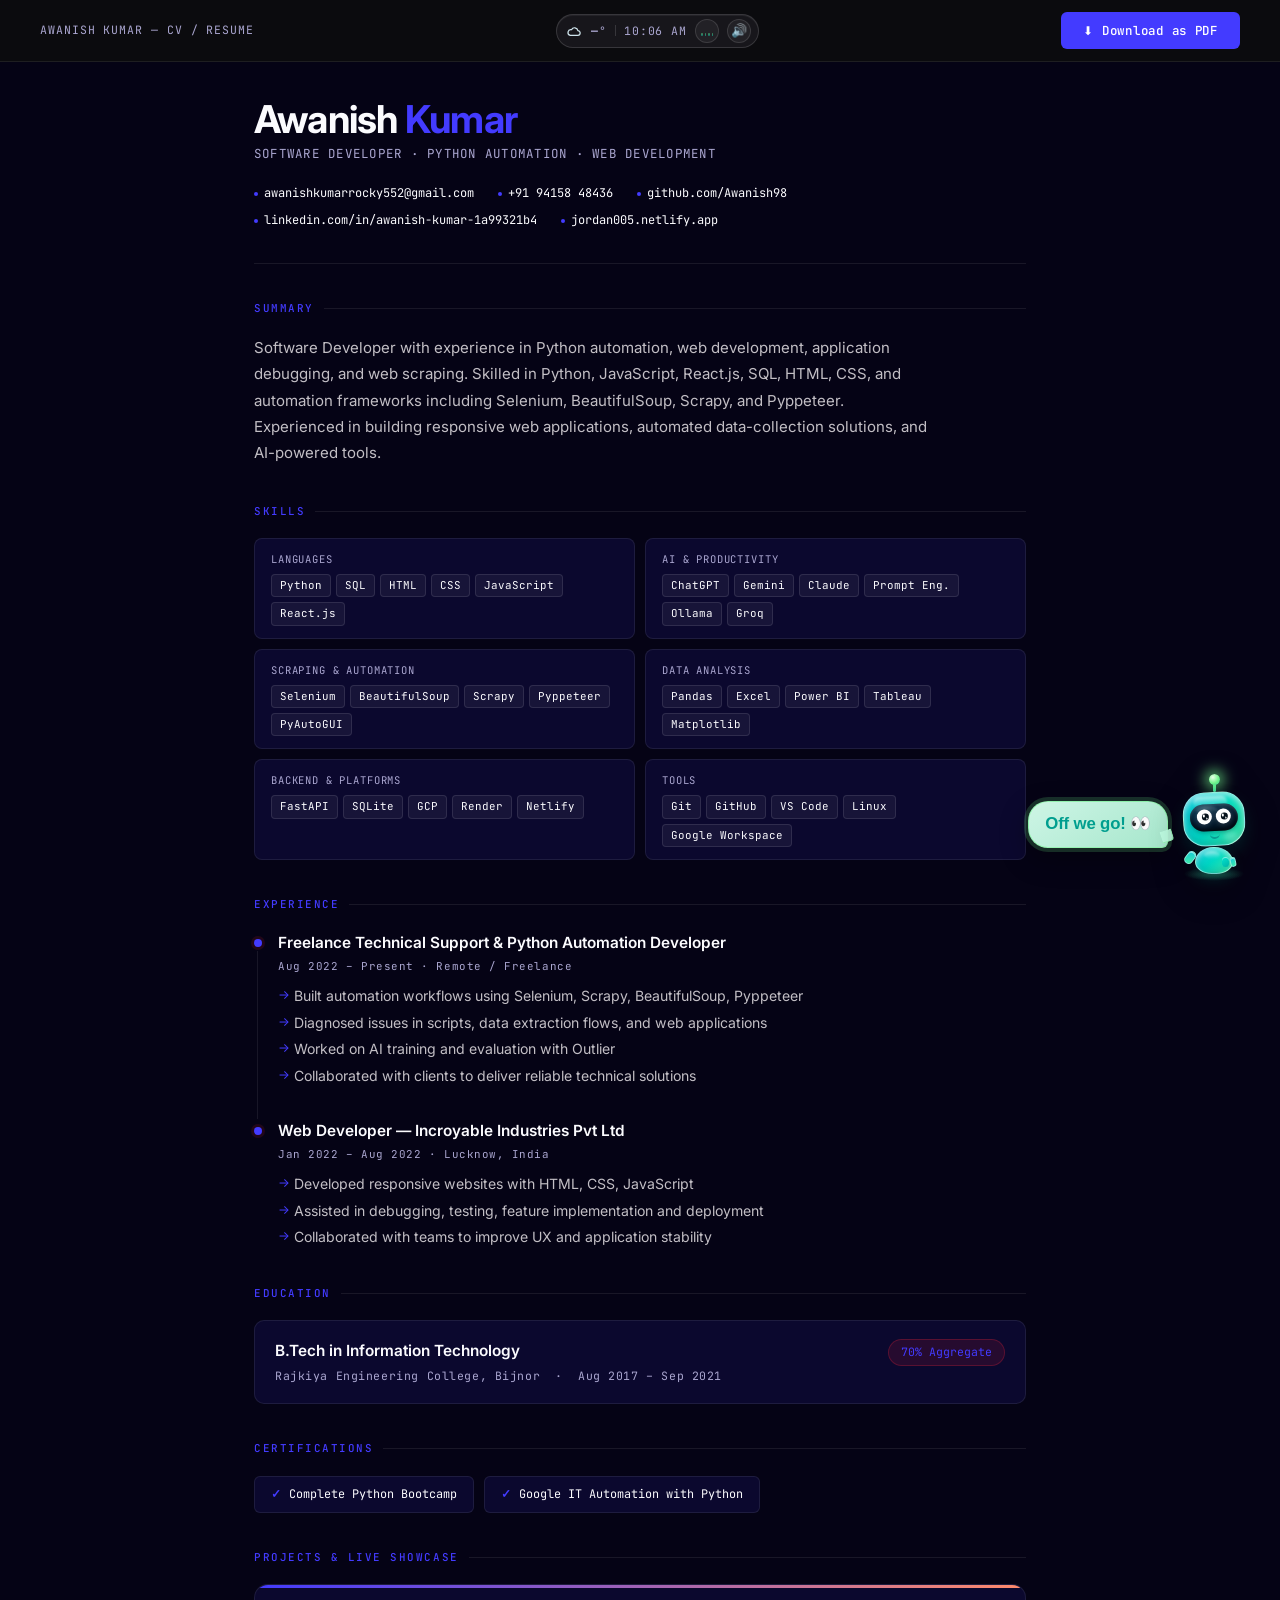
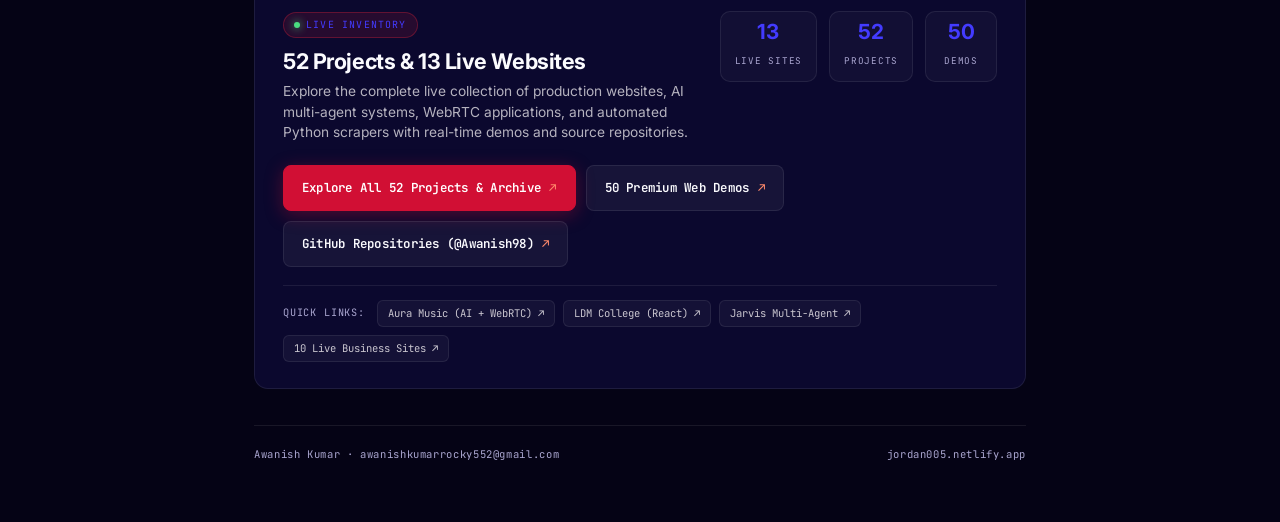
==== commit 6ca6010c: "Restore premium depth, pin Bob in corner, harden mobile layout" ====
--- a/resume.html
+++ b/resume.html
@@ -531,7 +531,7 @@
   <link rel="stylesheet" href="bob.css?v=13">
   <link rel="stylesheet" href="corner-widgets.css?v=13">
   <link rel="stylesheet" href="responsive.css?v=3">
-  <link rel="stylesheet" href="premium.css?v=1">
+  <link rel="stylesheet" href="premium.css?v=3">
 </head>
 <body>
 
@@ -726,6 +726,6 @@
 
   <script src="corner-widgets.js?v=13" defer></script>
   <script src="bob.js?v=13" defer></script>
-  <script src="premium.js?v=1" defer></script>
+  <script src="premium.js?v=3" defer></script>
 </body>
 </html>
--- a/responsive.css
+++ b/responsive.css
@@ -10,12 +10,21 @@
 html, body { overflow-x: clip; }
 
 /* ---------- Netlify injected "Powered by Netlify" badge ---------- */
-/* Netlify injects this at the edge and has changed its markup/id over time.
-   Hide every known shell; premium.js removes any node injected later. */
-#nl-badge-frame,
+/* Netlify injects a <button id="nl-badge" class="nl-badge"> plus its own
+   <style> containing `#nl-badge { display:flex !important }` at the very end
+   of the document. A plain #id or [id*=] selector LOSES to that (same/lower
+   specificity, injected later). `html body #nl-badge` = (1,0,2) wins. */
+html body #nl-badge,
+html body #nl-badge-frame,
+html body #nl-card,
+html body button.nl-badge,
+html:root #nl-badge,
+html:root #nl-badge-frame,
 [id*="nl-badge"],
+[id*="nl-card"],
 [id*="netlify-badge"],
 [class*="nl-badge"],
+[class*="nl-card"],
 [class*="netlify-badge"],
 [data-netlify-badge],
 netlify-badge,
--- a/premium.css
+++ b/premium.css
@@ -10,14 +10,14 @@
    --------------------------------------------------------------- */
 :root {
   --bg: #050315;
-  --bg-soft: #0a0820;
-  --surface: rgba(67, 59, 255, .055);
-  --surface-2: rgba(67, 59, 255, .11);
-  --line: rgba(222, 220, 255, .15);
-  --line-soft: rgba(222, 220, 255, .08);
+  --bg-soft: #0d0a28;
+  --surface: rgba(67, 59, 255, .11);
+  --surface-2: rgba(67, 59, 255, .19);
+  --line: rgba(222, 220, 255, .24);
+  --line-soft: rgba(222, 220, 255, .13);
   --text: #fbfbfe;
-  --muted: #b9b6d8;
-  --dim: #9693bd;
+  --muted: #cbc8e8;
+  --dim: #aaa6d0;
 
   /* legacy names kept so existing rules recolor without edits */
   --red: #433bff;
@@ -53,7 +53,6 @@
 
 /* backdrop-filter over scrolling content is the #1 scroll-jank source.
    Use near-opaque surfaces with a hairline border instead — same look, cheap. */
-.nav.scrolled,
 .nav-cta,
 .hero-title em,
 .float-badge,
@@ -75,13 +74,22 @@
 .demo-expand,
 .cw-chip,
 .bob-panel,
-.bob-input,
-.nav-links {
+.bob-input {
   -webkit-backdrop-filter: none !important;
   backdrop-filter: none !important;
 }
-.nav.scrolled { background: rgba(5, 3, 21, .93) !important; }
-.nav-links { background: rgba(5, 3, 21, .97) !important; }
+/* Keep the glass feel where it actually matters (nav + mobile menu only).
+   These are small, short-lived layers — unlike blurring the whole page. */
+.nav.scrolled {
+  background: rgba(5, 3, 21, .82) !important;
+  -webkit-backdrop-filter: blur(14px) saturate(140%) !important;
+  backdrop-filter: blur(14px) saturate(140%) !important;
+}
+.nav-links {
+  background: rgba(5, 3, 21, .94) !important;
+  -webkit-backdrop-filter: blur(18px) saturate(140%) !important;
+  backdrop-filter: blur(18px) saturate(140%) !important;
+}
 .bob-panel { background: rgba(9, 7, 28, .97) !important; }
 .cw-chip,
 .btn-ghost,
@@ -108,13 +116,21 @@
 
 .hero-media { position: absolute; }
 .hero-media::after {
-  content: ''; position: absolute; inset: 0; pointer-events: none;
+  content: ''; position: absolute; inset: -3%; pointer-events: none;
   background: url('aurora.svg') center / cover no-repeat;
   opacity: .92;
+  /* ambient motion restored the cheap way: transform only, no filter/background-position */
+  animation: pmAuroraDrift 20s ease-in-out infinite alternate;
+  will-change: transform;
+}
+@keyframes pmAuroraDrift {
+  from { transform: translate3d(-1.2%, .4%, 0) scale(1.02); }
+  to   { transform: translate3d(1.2%, -.6%, 0) scale(1.06); }
 }
 .sh-hero::before {
   background: url('aurora.svg') center / cover no-repeat !important;
   opacity: .78;
+  animation: pmAuroraDrift 24s ease-in-out infinite alternate;
 }
 .sh-window::before {
   filter: none !important;
@@ -141,26 +157,28 @@
 .motion-paused *::before,
 .motion-paused *::after { animation-play-state: paused !important; }
 
-/* Keep continuous text-gradient shifts, but slow them down: fewer repaints. */
+/* Keep the original, lively text-gradient speeds so the site still feels
+   fluid. The lag came from blurs/filters, not from these short repaints. */
 .flow-text, .hero-title .outline, .section-title em, .contact-title em,
 .sh-title em, .loader-mark span, .hero-title em b, .eyebrow b,
 .section-kicker span, .fcard-num, .tl-date, .skill-group h4, .promo-tag,
 .spot-n, .demo-num, .stat strong, .ticker-track span, .ticker-track i,
 .section-kicker::after, .scroll-progress span, .stat::before,
 .fcard::after, .promo-feature::after, .sh-window-inner::after {
-  animation-duration: 18s !important;
-}
-.hero-title .line > span.outline { animation-duration: 1.05s, 18s !important; }
-.sh-title .shimmer { animation-duration: 16s !important; }
+  animation-duration: 9s !important;
+}
+.hero-title .line > span.outline { animation-duration: 1.05s, 9s !important; }
+.sh-title .shimmer { animation-duration: 8s !important; }
 
 /* ---------------------------------------------------------------
    3. RECOLOR — hardcoded crimson → electric indigo
    --------------------------------------------------------------- */
 .hero-veil {
   background:
-    radial-gradient(900px 520px at 78% 34%, rgba(67, 59, 255, .26), transparent 65%),
-    radial-gradient(650px 480px at 12% 78%, rgba(47, 39, 206, .22), transparent 70%),
-    linear-gradient(180deg, rgba(5, 3, 21, .76) 0%, rgba(5, 3, 21, .42) 42%, var(--bg) 100%) !important;
+    radial-gradient(900px 520px at 78% 34%, rgba(67, 59, 255, .40), transparent 65%),
+    radial-gradient(650px 480px at 12% 78%, rgba(47, 39, 206, .34), transparent 70%),
+    radial-gradient(520px 420px at 50% 8%, rgba(222, 220, 255, .11), transparent 72%),
+    linear-gradient(180deg, rgba(5, 3, 21, .40) 0%, rgba(5, 3, 21, .16) 42%, var(--bg) 100%) !important;
 }
 .cursor-dot { background: var(--accent) !important; }
 .cursor-ring { border-color: rgba(67, 59, 255, .6) !important; }
@@ -183,11 +201,21 @@
 }
 @keyframes pulse { 0%, 100% { box-shadow: 0 0 0 4px rgba(67, 59, 255, .2); } 50% { box-shadow: 0 0 0 9px rgba(67, 59, 255, 0); } }
 
+/* IMPORTANT: use background-image, NOT the `background` shorthand.
+   The shorthand resets background-clip/background-size and makes the
+   gradient text transparent — which is why "Awanish Kumar" vanished. */
 .hero-title .name-first {
-  background: linear-gradient(178deg, #ffffff 4%, #fbfbfe 48%, #dedcff 100%) !important;
+  background-image: linear-gradient(178deg, #ffffff 4%, #fbfbfe 48%, #dedcff 100%) !important;
+  -webkit-background-clip: text !important;
+  background-clip: text !important;
+  -webkit-text-fill-color: transparent !important;
 }
 .hero-title .outline {
-  background: linear-gradient(100deg, #dedcff 0%, #8f8bff 24%, #433bff 50%, #8f8bff 76%, #dedcff 100%) !important;
+  background-image: linear-gradient(100deg, #dedcff 0%, #8f8bff 24%, #433bff 50%, #8f8bff 76%, #dedcff 100%) !important;
+  background-size: 190% 100% !important;
+  -webkit-background-clip: text !important;
+  background-clip: text !important;
+  -webkit-text-fill-color: transparent !important;
   filter: drop-shadow(0 0 24px rgba(67, 59, 255, .42)) !important;
 }
 .hero-title em {
@@ -231,7 +259,13 @@
 .stat::before { background: linear-gradient(var(--accent), transparent) !important; }
 
 .sh-title em { color: var(--lavender) !important; }
-.sh-title .shimmer { background: linear-gradient(100deg, #fbfbfe 10%, #dedcff 28%, var(--accent) 50%, #dedcff 72%, #fbfbfe 90%) !important; }
+.sh-title .shimmer {
+  background-image: linear-gradient(100deg, #fbfbfe 10%, #dedcff 28%, var(--accent) 50%, #dedcff 72%, #fbfbfe 90%) !important;
+  background-size: 260% 100% !important;
+  -webkit-background-clip: text !important;
+  background-clip: text !important;
+  -webkit-text-fill-color: transparent !important;
+}
 .sh-window-ring { border-color: rgba(67, 59, 255, .22) !important; border-top-color: var(--accent) !important; }
 .sh-window-inner { background: #0a0820 !important; }
 .bob-panel { background-image: radial-gradient(420px 220px at 100% 0%, rgba(67, 59, 255, .18), transparent 65%) !important; }
@@ -320,6 +354,84 @@
 .nav-link, .social-chip, .filter-btn, .mini-link, .demo-expand { min-height: 40px; display: inline-flex; align-items: center; }
 
 /* ---------------------------------------------------------------
+   4b. PREMIUM DEPTH — richness without blur/filter cost
+   Static gradients + hairlines only. Nothing here animates except
+   transform/opacity, so the "wow" is back without scroll jank.
+   --------------------------------------------------------------- */
+
+/* Deep ambient wash behind sections — painted once, composited on scroll. */
+.hero, .section, .section-alt, .contact {
+  background-image:
+    radial-gradient(760px 520px at 88% 8%, rgba(67, 59, 255, .15), transparent 70%),
+    radial-gradient(680px 520px at 4% 92%, rgba(47, 39, 206, .13), transparent 72%) !important;
+}
+
+/* Cards: luminous hairline + always-on indigo lift (not only on hover). */
+.fcard, .bcard, .proj-card, .cat-card, .lab-card,
+.spot, .demo-card, .promo-feature {
+  border-color: rgba(222, 220, 255, .26) !important;
+  box-shadow:
+    inset 0 1px 0 rgba(251, 251, 254, .13),
+    inset 0 0 0 1px rgba(67, 59, 255, .07),
+    0 18px 46px rgba(0, 0, 0, .44),
+    0 0 28px rgba(67, 59, 255, .11) !important;
+}
+.fcard, .bcard, .cat-card, .demo-card {
+  background-image: linear-gradient(155deg,
+    rgba(222, 220, 255, .10), rgba(67, 59, 255, .055) 52%, rgba(47, 39, 206, .11)) !important;
+}
+.fcard:hover, .bcard:hover, .proj-card:hover, .cat-card:hover {
+  border-color: var(--lavender) !important;
+  box-shadow:
+    inset 0 1px 0 rgba(251, 251, 254, .2),
+    0 26px 60px rgba(0, 0, 0, .5),
+    0 0 46px rgba(67, 59, 255, .26) !important;
+}
+
+/* Type: brighter hierarchy, soft indigo halo on headings. */
+.hero-title, .section-title, .contact-title, .sh-title {
+  text-shadow: 0 3px 34px rgba(67, 59, 255, .3);
+}
+.hero-sub, .section-sub, .sh-sub { color: #d9d6f0 !important; }
+.section-kicker, .eyebrow, .sh-eyebrow { color: var(--lavender) !important; }
+.stat strong, .fcard-num, .demo-num, .spot-n, .tl-date { color: var(--lavender) !important; }
+
+/* Portrait halo + texture a touch richer (still gradient-only). */
+.portrait-aura {
+  background: radial-gradient(circle at 50% 45%,
+    rgba(67, 59, 255, .44), rgba(47, 39, 206, .19) 45%, transparent 72%) !important;
+}
+.grain { opacity: .042 !important; }
+.section-alt::before { opacity: .55 !important; }
+
+/* ---------------------------------------------------------------
+   4c. BOB — pinned in one corner. No scroll journey, no float.
+   Chat/open-close and expressions still work; only POSITION is fixed.
+   --------------------------------------------------------------- */
+.bob-fab, .bob-tooltip {
+  translate: 0 0 !important;
+  transition: opacity .3s ease, visibility .3s ease !important;
+}
+.bob-bot,
+.bob-fab-ring,
+.bob-antenna i,
+.bob-fab.is-traveling .bob-bot,
+.bob-fab.is-traveling .bob-fab-ring,
+.bob-fab.is-traveling .bob-rhead,
+.bob-fab.is-bored .bob-bot,
+.bob-fab.is-excited .bob-bot,
+.bob-fab.is-waving .bob-rhead,
+.bob-fab.is-pop,
+.bob-tooltip.is-nudge,
+.bob-root[data-state="listening"] .bob-rhead,
+.bob-root[data-state="speaking"] .bob-rhead,
+.bob-fab.is-curious .bob-rhead {
+  animation: none !important;
+}
+.bob-fab-ring { opacity: .35; }
+.bob-fab:hover { transform: none !important; }
+
+/* ---------------------------------------------------------------
    5. TYPOGRAPHY / POLISH
    --------------------------------------------------------------- */
 h1, h2, h3, .hero-title, .section-title, .sh-title, .contact-title { text-wrap: balance; }
